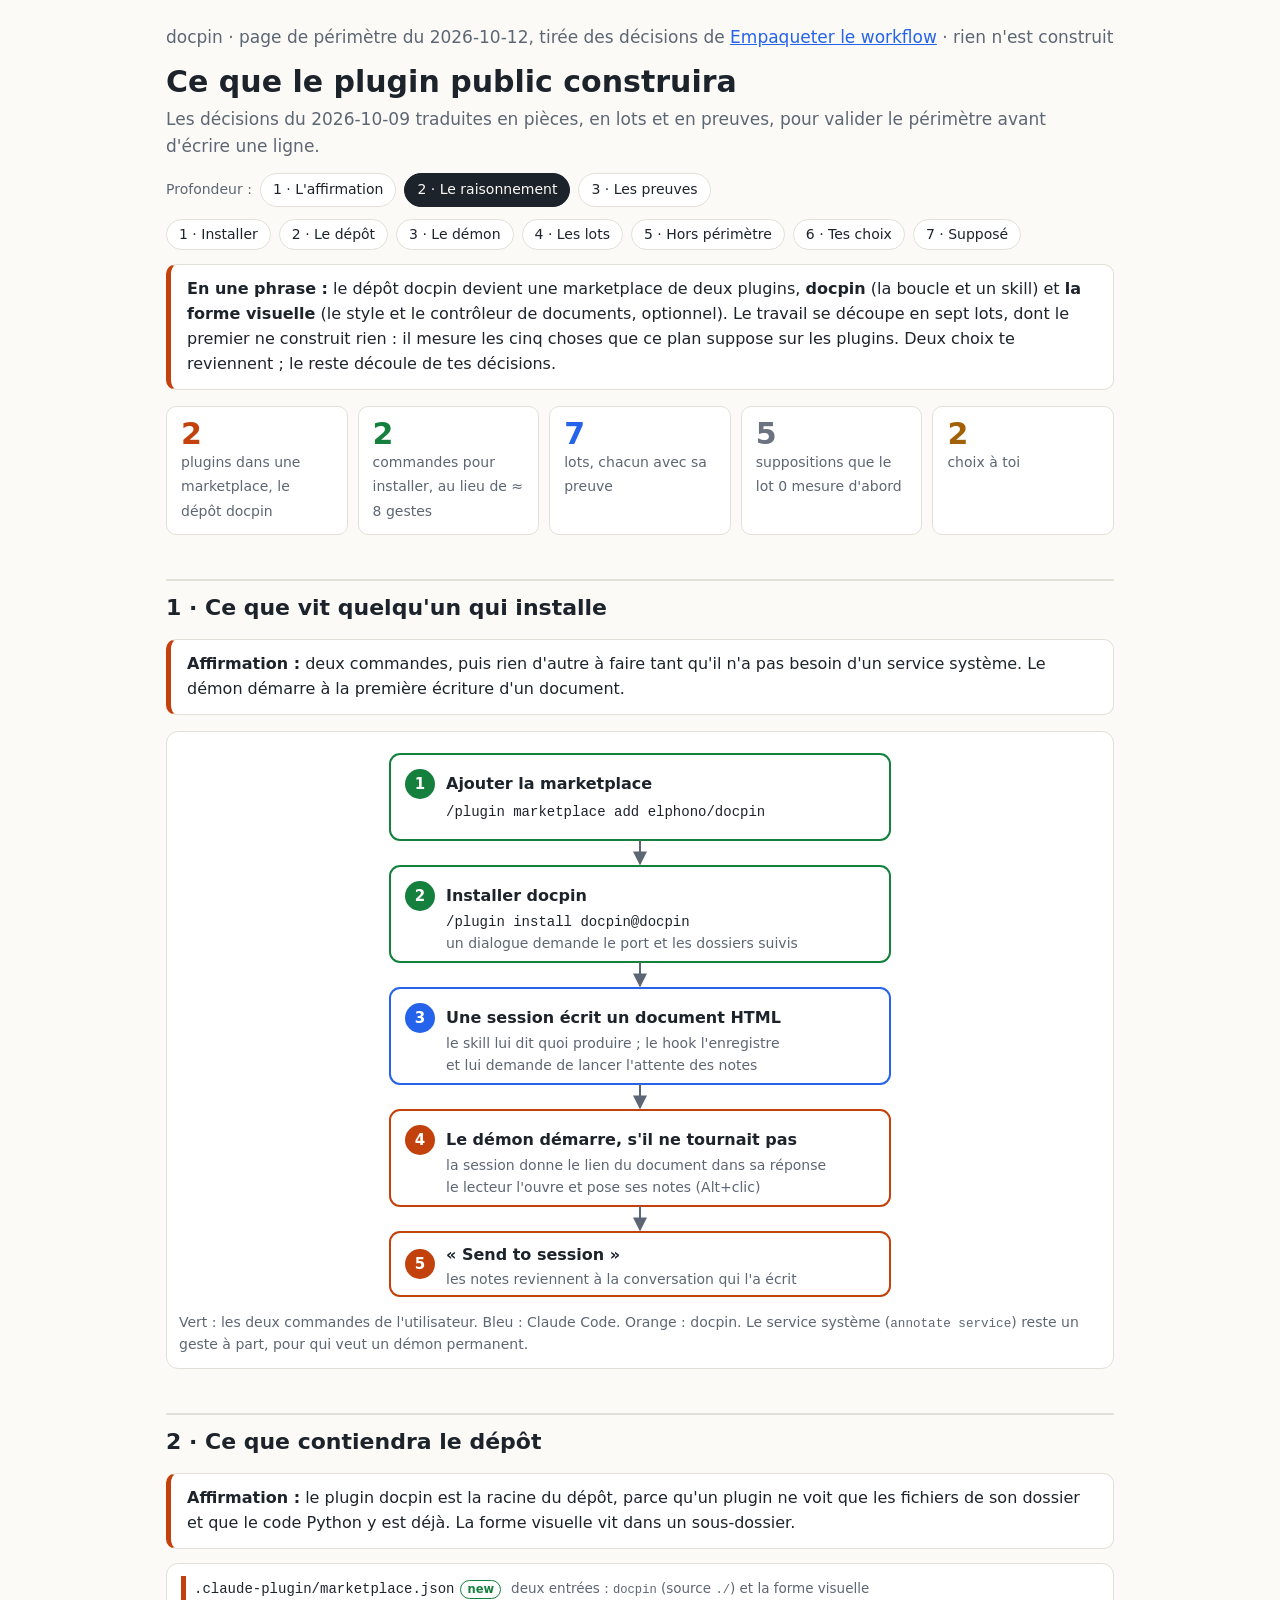
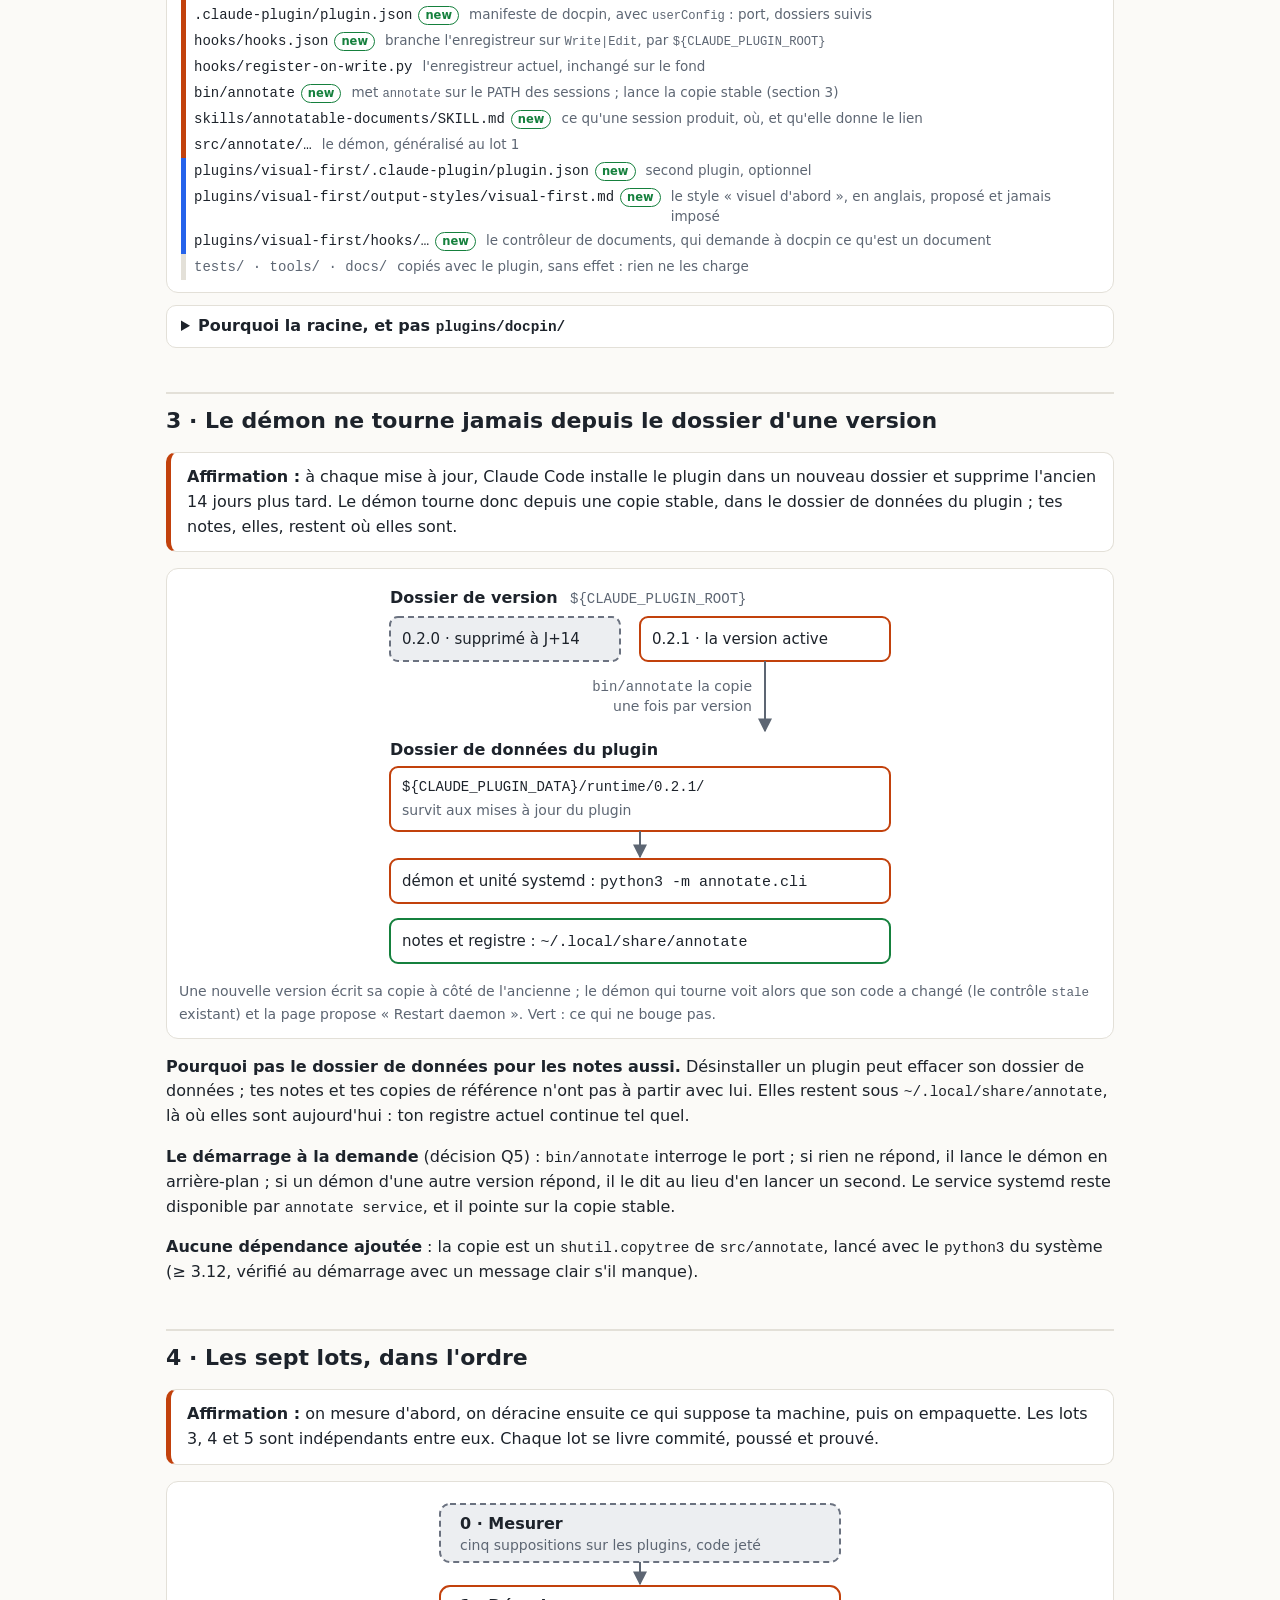
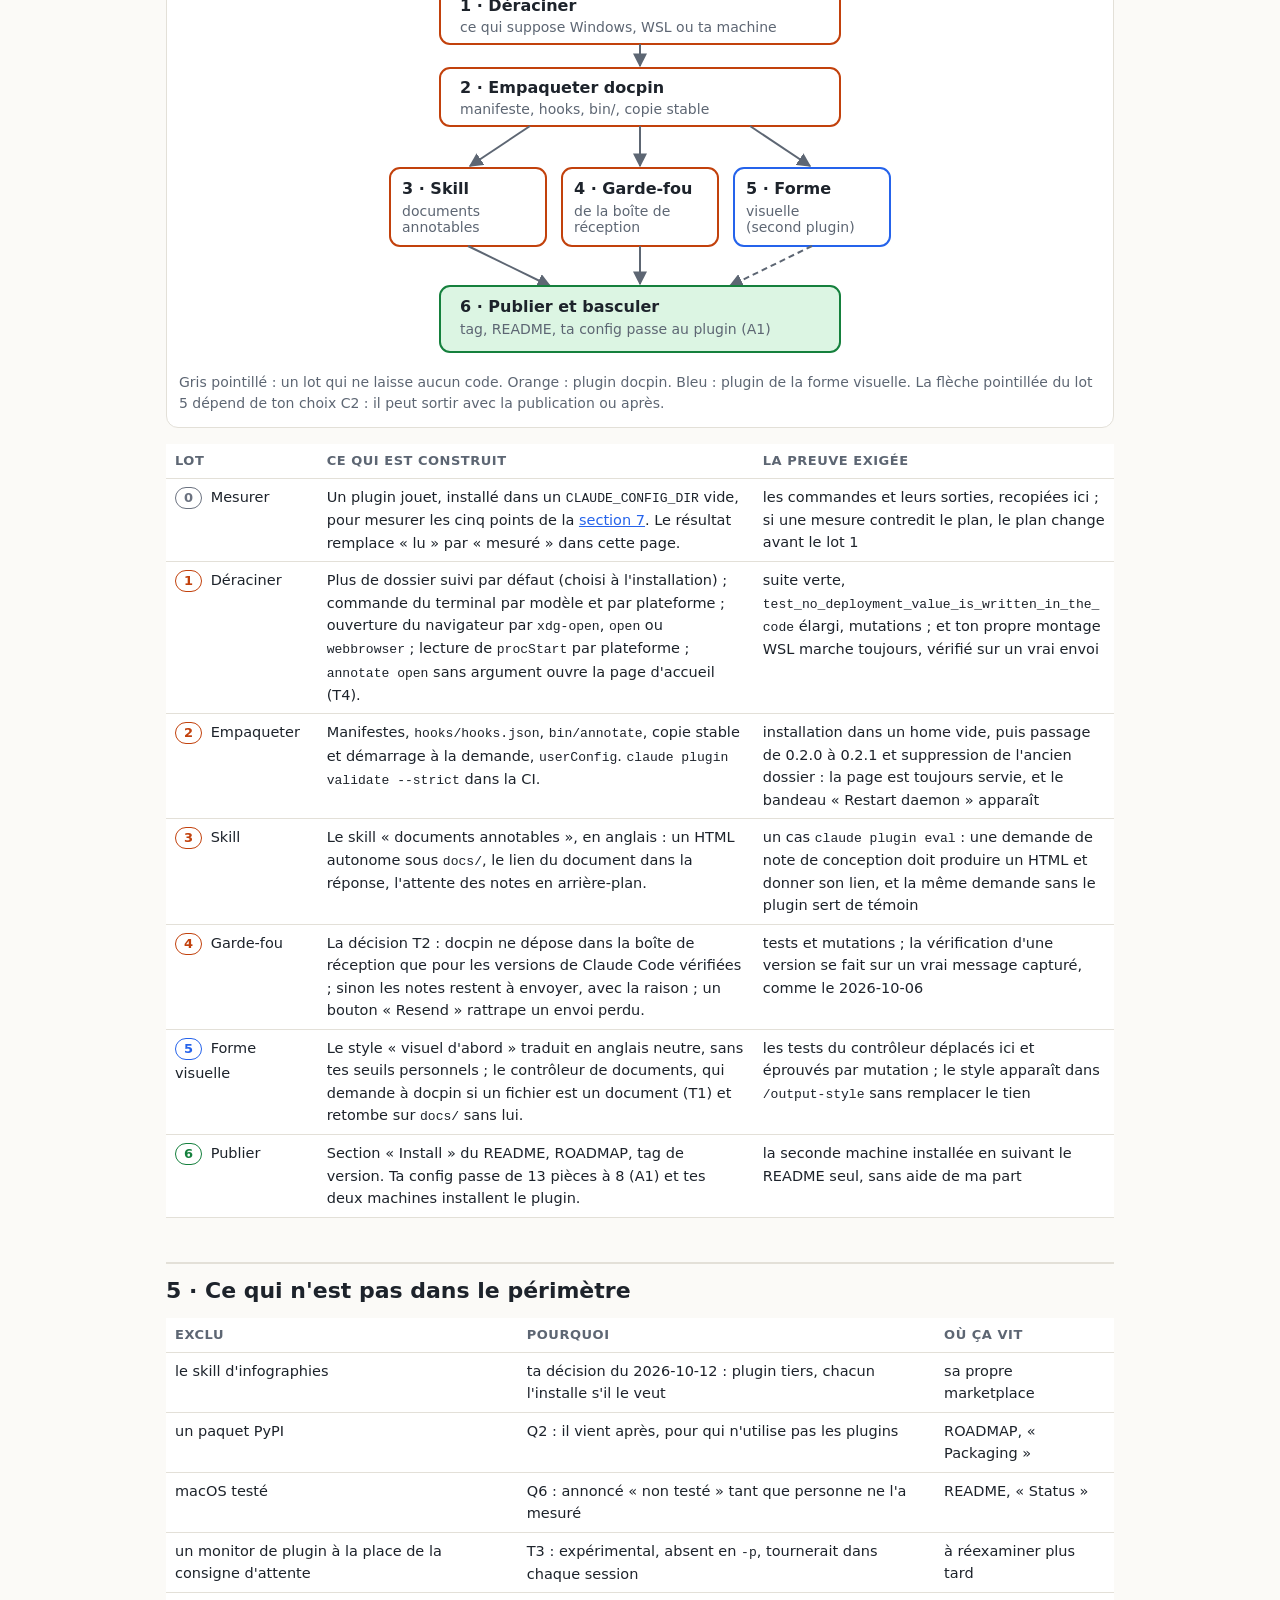
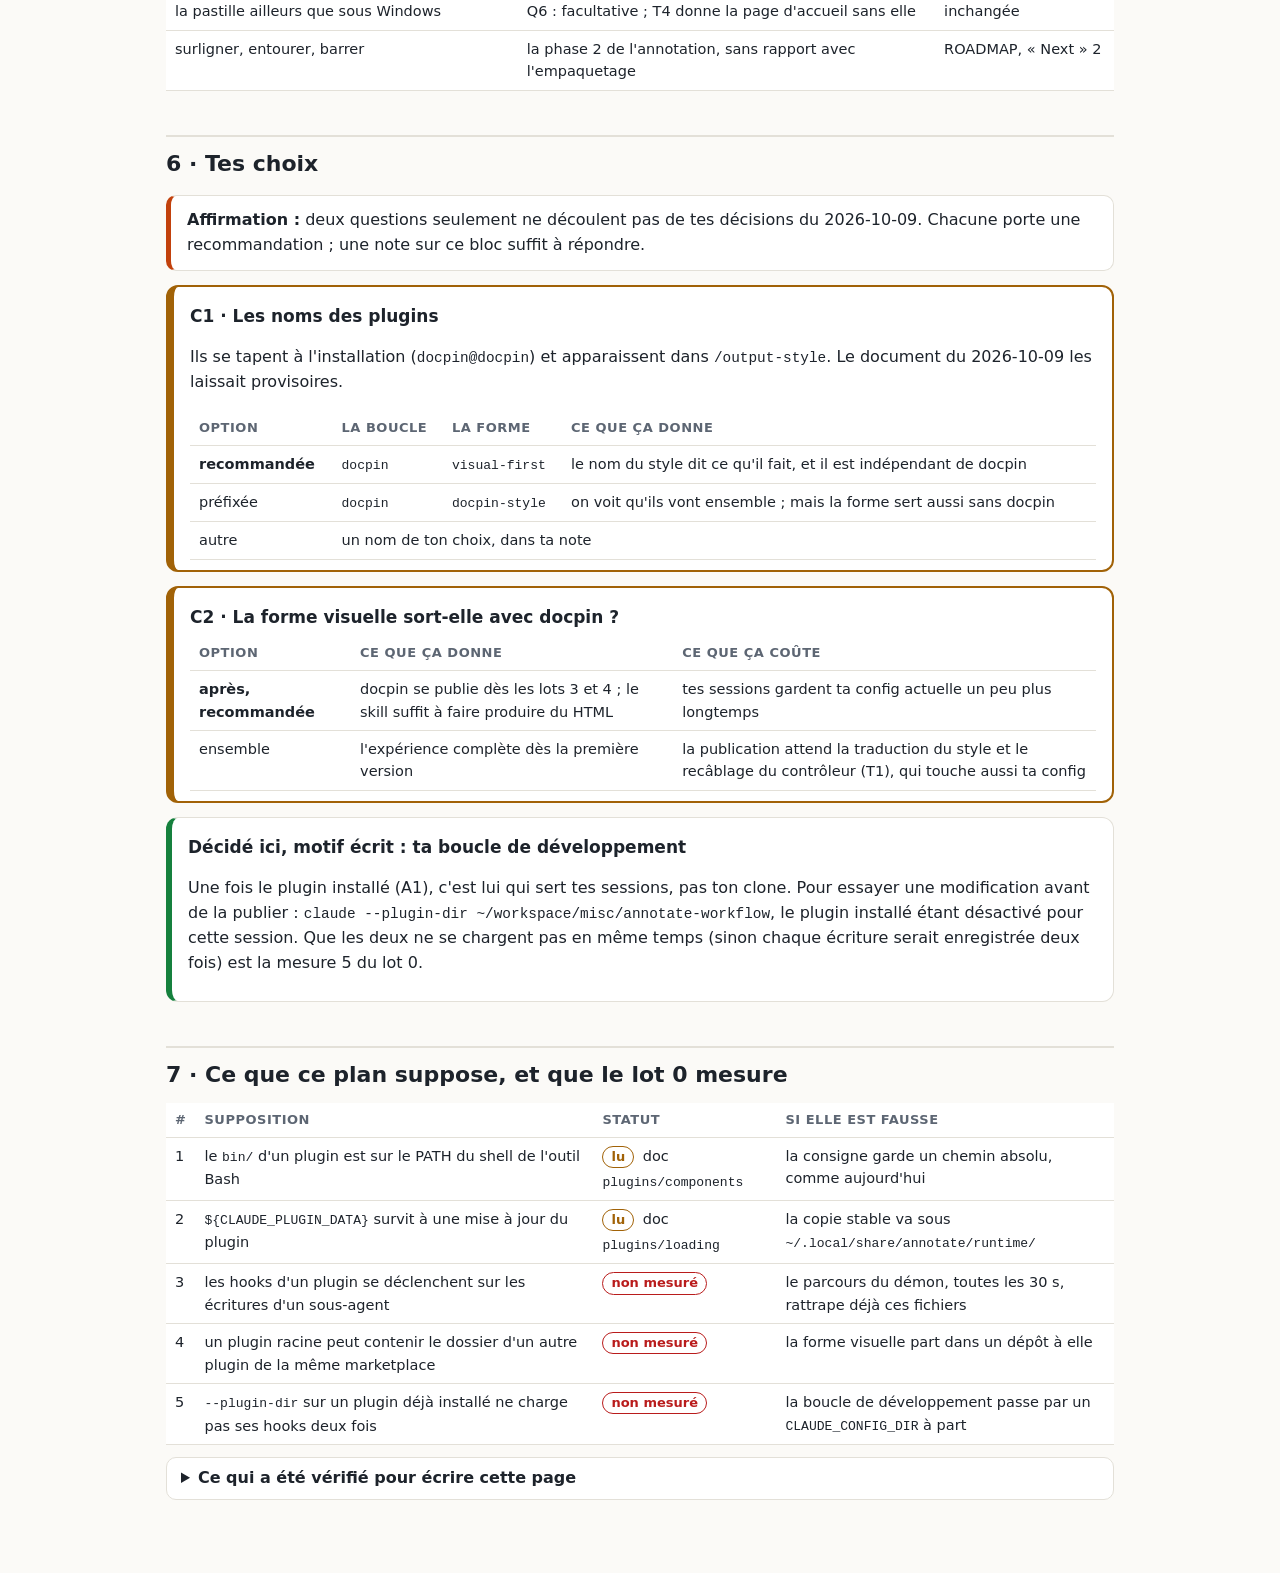
==== docs/2026-10-12-perimetre-du-plugin.html @ 49ead1e3 "docs: périmètre du plugin public, en lots et en preuves, avant toute construction" ====
<!doctype html>
<html lang="fr">
<head>
<meta charset="utf-8">
<meta name="viewport" content="width=device-width, initial-scale=1">
<meta name="color-scheme" content="light dark">
<title>Périmètre du plugin</title>
<style>
:root {
  --bg: #fbfaf7; --paper: #ffffff; --ink: #1d232b; --muted: #5d6673; --line: #e3e0d8;
  --claude: #2563eb; --claude-soft: #dbe7ff;
  --docpin: #c2410c; --docpin-soft: #ffe6d5;
  --plat: #7c3aed; --plat-soft: #ece3ff;
  --gen: #15803d; --gen-soft: #dcf5e3; --adapt: #a16207; --own: #b91c1c; --unk: #6b7280; --unk-soft: #eceef1;
}
@media (prefers-color-scheme: dark) {
  :root:not([data-theme="light"]) {
    --bg: #15181d; --paper: #1d2128; --ink: #e6e8eb; --muted: #9aa3ae; --line: #313844;
    --claude: #7aa7ff; --claude-soft: #1f2e4d; --docpin: #fb923c; --docpin-soft: #4a2a15;
    --plat: #b79bff; --plat-soft: #2d2350; --gen: #4ade80; --gen-soft: #173a24; --adapt: #fbbf24;
    --own: #f87171; --unk: #9ca3af; --unk-soft: #2a2f37;
  }
}
:root[data-theme="dark"] {
  --bg: #15181d; --paper: #1d2128; --ink: #e6e8eb; --muted: #9aa3ae; --line: #313844;
  --claude: #7aa7ff; --claude-soft: #1f2e4d; --docpin: #fb923c; --docpin-soft: #4a2a15;
  --plat: #b79bff; --plat-soft: #2d2350; --gen: #4ade80; --gen-soft: #173a24; --adapt: #fbbf24;
  --own: #f87171; --unk: #9ca3af; --unk-soft: #2a2f37;
}
* { box-sizing: border-box; }
body { margin: 0; background: var(--bg); color: var(--ink);
  font: 16px/1.55 system-ui, -apple-system, "Segoe UI", sans-serif; }
main { max-width: 980px; margin: 0 auto; padding: 24px 16px 80px; }
h1 { font-size: 30px; line-height: 1.2; margin: 8px 0 6px; }
h2 { font-size: 22px; margin: 44px 0 10px; padding-top: 10px; border-top: 2px solid var(--line); }
h3 { font-size: 17px; margin: 24px 0 8px; }
a { color: var(--claude); }
.lede { color: var(--muted); font-size: 17px; margin: 0 0 14px; }
.levels { display: flex; flex-wrap: wrap; align-items: center; gap: 8px; margin: 14px 0 6px; }
.levels span { color: var(--muted); font-size: 14px; }
.levels button { font: inherit; font-size: 14px; color: var(--ink); background: var(--paper);
  border: 1px solid var(--line); border-radius: 999px; padding: 5px 12px; cursor: pointer; }
.levels button[aria-pressed="true"] { background: var(--ink); color: var(--bg); border-color: var(--ink); }
nav.toc { display: flex; flex-wrap: wrap; gap: 8px; margin: 12px 0 6px; }
nav.toc a { text-decoration: none; color: var(--ink); background: var(--paper); border: 1px solid var(--line);
  border-radius: 999px; padding: 4px 12px; font-size: 14px; }
.verdict { background: var(--paper); border: 1px solid var(--line); border-left: 5px solid var(--docpin);
  border-radius: 10px; padding: 12px 16px; margin: 14px 0; }
.warn { background: var(--paper); border: 1px solid var(--line); border-left: 5px solid var(--own);
  border-radius: 10px; padding: 10px 16px; margin: 14px 0; }
.tiles { display: grid; grid-template-columns: repeat(auto-fit, minmax(150px, 1fr)); gap: 10px; margin: 16px 0; }
.tile { background: var(--paper); border: 1px solid var(--line); border-radius: 10px; padding: 10px 14px; }
.tile b { display: block; font-size: 30px; line-height: 1.1; }
.tile span { color: var(--muted); font-size: 14px; }
.tile.dp b { color: var(--docpin); } .tile.cl b { color: var(--claude); } .tile.ad b { color: var(--adapt); }
.tile.un b { color: var(--unk); } .tile.gn b { color: var(--gen); }
figure { margin: 16px 0; background: var(--paper); border: 1px solid var(--line); border-radius: 12px; padding: 12px; }
figure svg { width: 100%; height: auto; display: block; }
figcaption { color: var(--muted); font-size: 14px; margin-top: 8px; }
.narrowfig svg { max-width: 520px; margin: 0 auto; }
.split { display: grid; gap: 4px 22px; align-items: start; }
@media (min-width: 900px) { .split { grid-template-columns: minmax(0, 1fr) 470px; } }
table { border-collapse: collapse; width: 100%; background: var(--paper); font-size: 14.5px; }
th, td { text-align: left; vertical-align: top; padding: 7px 9px; border-bottom: 1px solid var(--line);
  overflow-wrap: break-word; }
th { font-size: 13px; text-transform: uppercase; letter-spacing: .04em; color: var(--muted); }
table.lots th:nth-child(1) { width: 16%; } table.lots th:nth-child(2) { width: 46%; }
code { font-family: ui-monospace, "Cascadia Code", Menlo, monospace; font-size: .9em; overflow-wrap: anywhere; }
.tag { display: inline-block; font-size: 13px; font-weight: 700; padding: 0 8px; border-radius: 999px;
  border: 1.5px solid currentColor; white-space: nowrap; margin: 0 4px 2px 0; }
.tag.dp { color: var(--docpin); } .tag.cl { color: var(--claude); } .tag.un { color: var(--unk); }
.tag.gn { color: var(--gen); } .tag.ad { color: var(--adapt); } .tag.ow { color: var(--own); }
details { background: var(--paper); border: 1px solid var(--line); border-radius: 10px; padding: 8px 14px; margin: 12px 0; }
summary { cursor: pointer; font-weight: 600; }
pre { white-space: pre-wrap; overflow-wrap: anywhere; background: var(--bg); border: 1px solid var(--line);
  border-radius: 8px; padding: 10px 12px; font-size: 13.5px; line-height: 1.45; }
ul.tight { margin: 6px 0; padding-left: 20px; } ul.tight li { margin: 3px 0; }
/* repository tree */
.tree { background: var(--paper); border: 1px solid var(--line); border-radius: 12px; padding: 12px 14px;
  font-family: ui-monospace, "Cascadia Code", Menlo, monospace; font-size: 14px; line-height: 1.5; }
.tree .row { display: flex; gap: 10px; align-items: baseline; padding: 2px 8px; border-left: 5px solid transparent; }
.tree .row.dp { border-left-color: var(--docpin); } .tree .row.cl { border-left-color: var(--claude); }
.tree .row.ex { border-left-color: var(--line); color: var(--muted); }
.tree .row.new .p::after { content: " new"; font-family: system-ui, sans-serif; font-size: 11.5px; font-weight: 700;
  color: var(--gen); border: 1.5px solid currentColor; border-radius: 999px; padding: 0 6px; margin-left: 6px;
  display: inline-block; white-space: nowrap; }
.tree .p { white-space: pre; flex: 0 0 auto; }
.tree .d { font-family: system-ui, sans-serif; font-size: 13.5px; color: var(--muted); }
@media (max-width: 640px) { .tree .row { flex-direction: column; gap: 0; } .tree .d { padding-left: 2ch; }
  .tree .p { white-space: normal; overflow-wrap: anywhere; }
  /* figures keep a readable body on a phone: they scroll sideways inside their frame */
  figure.narrowfig { overflow-x: auto; } .narrowfig svg { min-width: 500px; } }
.dec { border: 2px solid var(--adapt); border-left-width: 8px; border-radius: 12px;
  padding: 4px 16px 10px; margin: 14px 0; background: var(--paper); }
.dec h3 { margin: 12px 0 6px; }
.dec.done { border: 1px solid var(--line); border-left: 6px solid var(--gen); }
/* svg text: narrow figures are capped at 520 px, drawn at about 1 unit per pixel */
.s14 { font-size: 14px; fill: var(--ink); } .s15 { font-size: 15px; fill: var(--ink); }
.s16b { font-size: 16px; font-weight: 700; fill: var(--ink); }
.mono { font-family: ui-monospace, "Cascadia Code", Menlo, monospace; }
.mut { fill: var(--muted); }
.bn { font-size: 15px; font-weight: 700; fill: var(--paper); }
.box { fill: var(--paper); stroke-width: 2; }
.arr { fill: none; stroke-width: 2; }
.dash { stroke-dasharray: 6 4; }
body[data-level="1"] .l2 { display: none !important; }
@media (max-width: 640px) {
  h1 { font-size: 25px; } body { font-size: 15px; }
  table, thead, tbody, tr, th, td { display: block; }
  thead { display: none; }
  tr { border-bottom: 1px solid var(--line); padding: 8px 0; }
  td { border: none; padding: 2px 10px; }
  td[data-label]::before { content: attr(data-label); display: block; font-size: 12.5px;
    text-transform: uppercase; letter-spacing: .04em; color: var(--muted); }
}
</style>
</head>
<body data-level="2">
<main>
<p class="lede">docpin · page de périmètre du 2026-10-12, tirée des décisions de <a href="empaqueter-le-workflow.html">Empaqueter le workflow</a> · rien n'est construit</p>
<h1>Ce que le plugin public construira</h1>
<p class="lede">Les décisions du 2026-10-09 traduites en pièces, en lots et en preuves, pour valider le périmètre
avant d'écrire une ligne.</p>

<div class="levels" role="group" aria-label="Profondeur de lecture">
  <span>Profondeur :</span>
  <button type="button" data-level="1" aria-pressed="false">1 · L'affirmation</button>
  <button type="button" data-level="2" aria-pressed="true">2 · Le raisonnement</button>
  <button type="button" data-level="3" aria-pressed="false">3 · Les preuves</button>
</div>

<nav class="toc">
  <a href="#installer">1 · Installer</a>
  <a href="#depot">2 · Le dépôt</a>
  <a href="#demon">3 · Le démon</a>
  <a href="#lots">4 · Les lots</a>
  <a href="#hors">5 · Hors périmètre</a>
  <a href="#choix">6 · Tes choix</a>
  <a href="#suppose">7 · Supposé</a>
</nav>

<div class="verdict"><strong>En une phrase :</strong> le dépôt docpin devient une marketplace de deux plugins,
<strong>docpin</strong> (la boucle et un skill) et <strong>la forme visuelle</strong> (le style et le contrôleur de
documents, optionnel). Le travail se découpe en sept lots, dont le premier ne construit rien : il mesure les cinq
choses que ce plan suppose sur les plugins. Deux choix te reviennent ; le reste découle de tes décisions.</div>

<div class="tiles">
  <div class="tile dp"><b>2</b><span>plugins dans une marketplace, le dépôt docpin</span></div>
  <div class="tile gn"><b>2</b><span>commandes pour installer, au lieu de ≈ 8 gestes</span></div>
  <div class="tile cl"><b>7</b><span>lots, chacun avec sa preuve</span></div>
  <div class="tile un"><b>5</b><span>suppositions que le lot 0 mesure d'abord</span></div>
  <div class="tile ad"><b>2</b><span>choix à toi</span></div>
</div>

<!-- ============================================================ 1 -->
<h2 id="installer">1 · Ce que vit quelqu'un qui installe</h2>
<div class="verdict"><strong>Affirmation :</strong> deux commandes, puis rien d'autre à faire tant qu'il
n'a pas besoin d'un service système. Le démon démarre à la première écriture d'un document.</div>

<figure class="narrowfig">
<svg viewBox="0 0 520 560" role="img" aria-label="Cinq étapes, de l'installation au retour des notes">
  <defs>
    <marker id="ah" viewBox="0 0 10 10" refX="9" refY="5" markerWidth="7" markerHeight="7" orient="auto-start-reverse">
      <path d="M0,0 L10,5 L0,10 z" fill="var(--muted)"/></marker>
  </defs>
  <!-- step 1 -->
  <rect class="box" x="10" y="10" width="500" height="86" rx="10" stroke="var(--gen)"/>
  <circle cx="40" cy="40" r="15" fill="var(--gen)"/><text class="bn" x="40" y="45" text-anchor="middle">1</text>
  <text class="s16b" x="66" y="45">Ajouter la marketplace</text>
  <text class="s14 mono" x="66" y="72">/plugin marketplace add elphono/docpin</text>
  <line class="arr" x1="260" y1="96" x2="260" y2="120" stroke="var(--muted)" marker-end="url(#ah)"/>
  <!-- step 2 -->
  <rect class="box" x="10" y="122" width="500" height="96" rx="10" stroke="var(--gen)"/>
  <circle cx="40" cy="152" r="15" fill="var(--gen)"/><text class="bn" x="40" y="157" text-anchor="middle">2</text>
  <text class="s16b" x="66" y="157">Installer docpin</text>
  <text class="s14 mono" x="66" y="182">/plugin install docpin@docpin</text>
  <text class="s14 mut" x="66" y="204">un dialogue demande le port et les dossiers suivis</text>
  <line class="arr" x1="260" y1="218" x2="260" y2="242" stroke="var(--muted)" marker-end="url(#ah)"/>
  <!-- step 3 -->
  <rect class="box" x="10" y="244" width="500" height="96" rx="10" stroke="var(--claude)"/>
  <circle cx="40" cy="274" r="15" fill="var(--claude)"/><text class="bn" x="40" y="279" text-anchor="middle">3</text>
  <text class="s16b" x="66" y="279">Une session écrit un document HTML</text>
  <text class="s14 mut" x="66" y="304">le skill lui dit quoi produire ; le hook l'enregistre</text>
  <text class="s14 mut" x="66" y="326">et lui demande de lancer l'attente des notes</text>
  <line class="arr" x1="260" y1="340" x2="260" y2="364" stroke="var(--muted)" marker-end="url(#ah)"/>
  <!-- step 4 -->
  <rect class="box" x="10" y="366" width="500" height="96" rx="10" stroke="var(--docpin)"/>
  <circle cx="40" cy="396" r="15" fill="var(--docpin)"/><text class="bn" x="40" y="401" text-anchor="middle">4</text>
  <text class="s16b" x="66" y="401">Le démon démarre, s'il ne tournait pas</text>
  <text class="s14 mut" x="66" y="426">la session donne le lien du document dans sa réponse</text>
  <text class="s14 mut" x="66" y="448">le lecteur l'ouvre et pose ses notes (Alt+clic)</text>
  <line class="arr" x1="260" y1="462" x2="260" y2="486" stroke="var(--muted)" marker-end="url(#ah)"/>
  <!-- step 5 -->
  <rect class="box" x="10" y="488" width="500" height="64" rx="10" stroke="var(--docpin)"/>
  <circle cx="40" cy="520" r="15" fill="var(--docpin)"/><text class="bn" x="40" y="525" text-anchor="middle">5</text>
  <text class="s16b" x="66" y="516">« Send to session »</text>
  <text class="s14 mut" x="66" y="540">les notes reviennent à la conversation qui l'a écrit</text>
</svg>
<figcaption>Vert : les deux commandes de l'utilisateur. Bleu : Claude Code. Orange : docpin. Le service
système (<code>annotate service</code>) reste un geste à part, pour qui veut un démon permanent.</figcaption>
</figure>

<!-- ============================================================ 2 -->
<h2 id="depot">2 · Ce que contiendra le dépôt</h2>
<div class="verdict"><strong>Affirmation :</strong> le plugin docpin est la racine du dépôt, parce qu'un plugin
ne voit que les fichiers de son dossier et que le code Python y est déjà. La forme visuelle vit dans un
sous-dossier.</div>

<div class="tree" role="img" aria-label="Arborescence du dépôt après le travail">
  <div class="row dp new"><span class="p">.claude-plugin/marketplace.json</span><span class="d">deux entrées : <code>docpin</code> (source <code>./</code>) et la forme visuelle</span></div>
  <div class="row dp new"><span class="p">.claude-plugin/plugin.json</span><span class="d">manifeste de docpin, avec <code>userConfig</code> : port, dossiers suivis</span></div>
  <div class="row dp new"><span class="p">hooks/hooks.json</span><span class="d">branche l'enregistreur sur <code>Write|Edit</code>, par <code>${CLAUDE_PLUGIN_ROOT}</code></span></div>
  <div class="row dp"><span class="p">hooks/register-on-write.py</span><span class="d">l'enregistreur actuel, inchangé sur le fond</span></div>
  <div class="row dp new"><span class="p">bin/annotate</span><span class="d">met <code>annotate</code> sur le PATH des sessions ; lance la copie stable (section 3)</span></div>
  <div class="row dp new"><span class="p">skills/annotatable-documents/SKILL.md</span><span class="d">ce qu'une session produit, où, et qu'elle donne le lien</span></div>
  <div class="row dp"><span class="p">src/annotate/…</span><span class="d">le démon, généralisé au lot 1</span></div>
  <div class="row cl new"><span class="p">plugins/visual-first/.claude-plugin/plugin.json</span><span class="d">second plugin, optionnel</span></div>
  <div class="row cl new"><span class="p">plugins/visual-first/output-styles/visual-first.md</span><span class="d">le style « visuel d'abord », en anglais, proposé et jamais imposé</span></div>
  <div class="row cl new"><span class="p">plugins/visual-first/hooks/…</span><span class="d">le contrôleur de documents, qui demande à docpin ce qu'est un document</span></div>
  <div class="row ex"><span class="p">tests/ · tools/ · docs/</span><span class="d">copiés avec le plugin, sans effet : rien ne les charge</span></div>
</div>

<details class="l2"><summary>Pourquoi la racine, et pas <code>plugins/docpin/</code></summary>
<p>Claude Code copie le dossier d'un plugin dans son cache ; un fichier hors de ce dossier n'existe pas pour
lui. Mettre docpin dans <code>plugins/docpin/</code> obligerait à y déplacer <code>src/</code>, donc à changer le
<code>pyproject.toml</code>, la CI et tous les chemins du <code>CLAUDE.md</code>. La racine coûte seulement de
copier <code>tests/</code> et <code>docs/</code> en plus, quelques centaines de Ko.</p>
<p>La documentation officielle (page <code>plugins/publish</code>) décrit justement une entrée dont la source est
<code>"./"</code>. Qu'un plugin racine puisse contenir le dossier d'un autre plugin de la même marketplace est
<strong>lu, pas essayé</strong> : c'est la mesure 4 du lot 0.</p>
</details>

<!-- ============================================================ 3 -->
<h2 id="demon">3 · Le démon ne tourne jamais depuis le dossier d'une version</h2>
<div class="verdict"><strong>Affirmation :</strong> à chaque mise à jour, Claude Code installe le plugin dans un
nouveau dossier et supprime l'ancien 14 jours plus tard. Le démon tourne donc depuis une copie stable, dans le
dossier de données du plugin ; tes notes, elles, restent où elles sont.</div>

<figure class="narrowfig">
<svg viewBox="0 0 520 392" role="img" aria-label="Le dossier de version change, la copie stable non">
  <defs>
    <marker id="ah2" viewBox="0 0 10 10" refX="9" refY="5" markerWidth="7" markerHeight="7" orient="auto-start-reverse">
      <path d="M0,0 L10,5 L0,10 z" fill="var(--muted)"/></marker>
  </defs>
  <text class="s16b" x="10" y="22">Dossier de version</text>
  <text class="s14 mono mut" x="190" y="22">${CLAUDE_PLUGIN_ROOT}</text>
  <rect x="10" y="36" width="230" height="44" rx="8" fill="var(--unk-soft)" stroke="var(--unk)" stroke-width="2" class="dash"/>
  <text class="s15" x="22" y="63">0.2.0 · supprimé à J+14</text>
  <rect class="box" x="260" y="36" width="250" height="44" rx="8" stroke="var(--docpin)"/>
  <text class="s15" x="272" y="63">0.2.1 · la version active</text>
  <line class="arr" x1="385" y1="80" x2="385" y2="150" stroke="var(--muted)" marker-end="url(#ah2)"/>
  <text class="s14 mut" x="372" y="110" text-anchor="end"><tspan class="mono">bin/annotate</tspan> la copie</text>
  <text class="s14 mut" x="372" y="130" text-anchor="end">une fois par version</text>
  <text class="s16b" x="10" y="174">Dossier de données du plugin</text>
  <rect class="box" x="10" y="186" width="500" height="64" rx="8" stroke="var(--docpin)"/>
  <text class="s14 mono" x="22" y="210">${CLAUDE_PLUGIN_DATA}/runtime/0.2.1/</text>
  <text class="s14 mut" x="22" y="234">survit aux mises à jour du plugin</text>
  <line class="arr" x1="260" y1="250" x2="260" y2="276" stroke="var(--muted)" marker-end="url(#ah2)"/>
  <rect class="box" x="10" y="278" width="500" height="44" rx="8" stroke="var(--docpin)"/>
  <text class="s15" x="22" y="305">démon et unité systemd : <tspan class="mono">python3 -m annotate.cli</tspan></text>
  <rect class="box" x="10" y="338" width="500" height="44" rx="8" stroke="var(--gen)"/>
  <text class="s15" x="22" y="365">notes et registre : <tspan class="mono">~/.local/share/annotate</tspan></text>
</svg>
<figcaption>Une nouvelle version écrit sa copie à côté de l'ancienne ; le démon qui tourne voit alors que son
code a changé (le contrôle <code>stale</code> existant) et la page propose « Restart daemon ». Vert : ce qui ne
bouge pas.</figcaption>
</figure>
<div>
<p><strong>Pourquoi pas le dossier de données pour les notes aussi.</strong> Désinstaller un plugin peut effacer
son dossier de données ; tes notes et tes copies de référence n'ont pas à partir avec lui. Elles restent sous
<code>~/.local/share/annotate</code>, là où elles sont aujourd'hui : ton registre actuel continue tel quel.</p>
<p><strong>Le démarrage à la demande</strong> (décision Q5) : <code>bin/annotate</code> interroge le port ; si rien
ne répond, il lance le démon en arrière-plan ; si un démon d'une autre version répond, il le dit au lieu d'en lancer
un second. Le service systemd reste disponible par <code>annotate service</code>, et il pointe sur la copie stable.</p>
<p class="l2"><strong>Aucune dépendance ajoutée</strong> : la copie est un <code>shutil.copytree</code> de
<code>src/annotate</code>, lancé avec le <code>python3</code> du système (≥ 3.12, vérifié au démarrage avec un message
clair s'il manque).</p>
</div>

<!-- ============================================================ 4 -->
<h2 id="lots">4 · Les sept lots, dans l'ordre</h2>
<div class="verdict"><strong>Affirmation :</strong> on mesure d'abord, on déracine ensuite ce qui suppose ta
machine, puis on empaquette. Les lots 3, 4 et 5 sont indépendants entre eux. Chaque lot se livre commité,
poussé et prouvé.</div>

<figure class="narrowfig">
<svg viewBox="0 0 520 470" role="img" aria-label="Ordre des lots et leurs dépendances">
  <defs>
    <marker id="ah3" viewBox="0 0 10 10" refX="9" refY="5" markerWidth="7" markerHeight="7" orient="auto-start-reverse">
      <path d="M0,0 L10,5 L0,10 z" fill="var(--muted)"/></marker>
  </defs>
  <rect x="60" y="10" width="400" height="58" rx="10" fill="var(--unk-soft)" stroke="var(--unk)" stroke-width="2" class="dash"/>
  <text class="s16b" x="80" y="35">0 · Mesurer</text>
  <text class="s14 mut" x="80" y="56">cinq suppositions sur les plugins, code jeté</text>
  <line class="arr" x1="260" y1="68" x2="260" y2="90" stroke="var(--muted)" marker-end="url(#ah3)"/>
  <rect class="box" x="60" y="92" width="400" height="58" rx="10" stroke="var(--docpin)"/>
  <text class="s16b" x="80" y="117">1 · Déraciner</text>
  <text class="s14 mut" x="80" y="138">ce qui suppose Windows, WSL ou ta machine</text>
  <line class="arr" x1="260" y1="150" x2="260" y2="172" stroke="var(--muted)" marker-end="url(#ah3)"/>
  <rect class="box" x="60" y="174" width="400" height="58" rx="10" stroke="var(--docpin)"/>
  <text class="s16b" x="80" y="199">2 · Empaqueter docpin</text>
  <text class="s14 mut" x="80" y="220">manifeste, hooks, bin/, copie stable</text>
  <path class="arr" d="M150,232 L 90,272" stroke="var(--muted)" marker-end="url(#ah3)"/>
  <line class="arr" x1="260" y1="232" x2="260" y2="272" stroke="var(--muted)" marker-end="url(#ah3)"/>
  <path class="arr" d="M370,232 L 430,272" stroke="var(--muted)" marker-end="url(#ah3)"/>
  <rect class="box" x="10" y="274" width="156" height="78" rx="10" stroke="var(--docpin)"/>
  <text class="s16b" x="22" y="300">3 · Skill</text>
  <text class="s14 mut" x="22" y="322">documents</text>
  <text class="s14 mut" x="22" y="338">annotables</text>
  <rect class="box" x="182" y="274" width="156" height="78" rx="10" stroke="var(--docpin)"/>
  <text class="s16b" x="194" y="300">4 · Garde-fou</text>
  <text class="s14 mut" x="194" y="322">de la boîte de</text>
  <text class="s14 mut" x="194" y="338">réception</text>
  <rect class="box" x="354" y="274" width="156" height="78" rx="10" stroke="var(--claude)"/>
  <text class="s16b" x="366" y="300">5 · Forme</text>
  <text class="s14 mut" x="366" y="322">visuelle</text>
  <text class="s14 mut" x="366" y="338">(second plugin)</text>
  <path class="arr" d="M88,352 L 170,392" stroke="var(--muted)" marker-end="url(#ah3)"/>
  <line class="arr" x1="260" y1="352" x2="260" y2="390" stroke="var(--muted)" marker-end="url(#ah3)"/>
  <path class="arr" d="M432,352 L 350,392" stroke="var(--muted)" marker-end="url(#ah3)" stroke-dasharray="6 4"/>
  <rect x="60" y="392" width="400" height="66" rx="10" fill="var(--gen-soft)" stroke="var(--gen)" stroke-width="2"/>
  <text class="s16b" x="80" y="418">6 · Publier et basculer</text>
  <text class="s14 mut" x="80" y="440">tag, README, ta config passe au plugin (A1)</text>
</svg>
<figcaption>Gris pointillé : un lot qui ne laisse aucun code. Orange : plugin docpin. Bleu : plugin de la forme
visuelle. La flèche pointillée du lot 5 dépend de ton choix C2 : il peut sortir avec la publication ou après.</figcaption>
</figure>

<table class="lots">
<thead><tr><th>Lot</th><th>Ce qui est construit</th><th>La preuve exigée</th></tr></thead>
<tbody>
<tr><td><span class="tag un">0</span> Mesurer</td>
<td>Un plugin jouet, installé dans un <code>CLAUDE_CONFIG_DIR</code> vide, pour mesurer les cinq points de la
<a href="#suppose">section 7</a>. Le résultat remplace « lu » par « mesuré » dans cette page.</td>
<td>les commandes et leurs sorties, recopiées ici ; si une mesure contredit le plan, le plan change avant le lot 1</td></tr>
<tr><td><span class="tag dp">1</span> Déraciner</td>
<td>Plus de dossier suivi par défaut (choisi à l'installation) ; commande du terminal par modèle et par plateforme ;
ouverture du navigateur par <code>xdg-open</code>, <code>open</code> ou <code>webbrowser</code> ; lecture de
<code>procStart</code> par plateforme ; <code>annotate open</code> sans argument ouvre la page d'accueil (T4).</td>
<td>suite verte, <code>test_no_deployment_value_is_written_in_the_code</code> élargi, mutations ; et ton propre
montage WSL marche toujours, vérifié sur un vrai envoi</td></tr>
<tr><td><span class="tag dp">2</span> Empaqueter</td>
<td>Manifestes, <code>hooks/hooks.json</code>, <code>bin/annotate</code>, copie stable et démarrage à la demande,
<code>userConfig</code>. <code>claude plugin validate --strict</code> dans la CI.</td>
<td>installation dans un home vide, puis passage de 0.2.0 à 0.2.1 et suppression de l'ancien dossier : la page
est toujours servie, et le bandeau « Restart daemon » apparaît</td></tr>
<tr><td><span class="tag dp">3</span> Skill</td>
<td>Le skill « documents annotables », en anglais : un HTML autonome sous <code>docs/</code>, le lien du document
dans la réponse, l'attente des notes en arrière-plan.</td>
<td>un cas <code>claude plugin eval</code> : une demande de note de conception doit produire un HTML et donner son
lien, et la même demande sans le plugin sert de témoin</td></tr>
<tr><td><span class="tag dp">4</span> Garde-fou</td>
<td>La décision T2 : docpin ne dépose dans la boîte de réception que pour les versions de Claude Code vérifiées ;
sinon les notes restent à envoyer, avec la raison ; un bouton « Resend » rattrape un envoi perdu.</td>
<td>tests et mutations ; la vérification d'une version se fait sur un vrai message capturé, comme le 2026-10-06</td></tr>
<tr><td><span class="tag cl">5</span> Forme visuelle</td>
<td>Le style « visuel d'abord » traduit en anglais neutre, sans tes seuils personnels ; le contrôleur de documents,
qui demande à docpin si un fichier est un document (T1) et retombe sur <code>docs/</code> sans lui.</td>
<td>les tests du contrôleur déplacés ici et éprouvés par mutation ; le style apparaît dans
<code>/output-style</code> sans remplacer le tien</td></tr>
<tr><td><span class="tag gn">6</span> Publier</td>
<td>Section « Install » du README, ROADMAP, tag de version. Ta config passe de 13 pièces à 8 (A1) et tes deux
machines installent le plugin.</td>
<td>la seconde machine installée en suivant le README seul, sans aide de ma part</td></tr>
</tbody>
</table>

<!-- ============================================================ 5 -->
<h2 id="hors">5 · Ce qui n'est pas dans le périmètre</h2>
<table>
<thead><tr><th>Exclu</th><th>Pourquoi</th><th>Où ça vit</th></tr></thead>
<tbody>
<tr><td>le skill d'infographies</td><td>ta décision du 2026-10-12 : plugin tiers, chacun l'installe s'il le veut</td><td>sa propre marketplace</td></tr>
<tr><td>un paquet PyPI</td><td>Q2 : il vient après, pour qui n'utilise pas les plugins</td><td>ROADMAP, « Packaging »</td></tr>
<tr><td>macOS testé</td><td>Q6 : annoncé « non testé » tant que personne ne l'a mesuré</td><td>README, « Status »</td></tr>
<tr><td>un monitor de plugin à la place de la consigne d'attente</td><td>T3 : expérimental, absent en <code>-p</code>, tournerait dans chaque session</td><td>à réexaminer plus tard</td></tr>
<tr><td>la pastille ailleurs que sous Windows</td><td>Q6 : facultative ; T4 donne la page d'accueil sans elle</td><td>inchangée</td></tr>
<tr><td>surligner, entourer, barrer</td><td>la phase 2 de l'annotation, sans rapport avec l'empaquetage</td><td>ROADMAP, « Next » 2</td></tr>
</tbody>
</table>

<!-- ============================================================ 6 -->
<h2 id="choix">6 · Tes choix</h2>
<div class="verdict"><strong>Affirmation :</strong> deux questions seulement ne découlent pas de tes décisions
du 2026-10-09. Chacune porte une recommandation ; une note sur ce bloc suffit à répondre.</div>

<div class="dec">
<h3>C1 · Les noms des plugins</h3>
<p>Ils se tapent à l'installation (<code>docpin@docpin</code>) et apparaissent dans <code>/output-style</code>. Le
document du 2026-10-09 les laissait provisoires.</p>
<table>
<thead><tr><th>Option</th><th>La boucle</th><th>La forme</th><th>Ce que ça donne</th></tr></thead>
<tbody>
<tr><td><strong>recommandée</strong></td><td><code>docpin</code></td><td><code>visual-first</code></td><td>le nom du style dit ce qu'il fait, et il est indépendant de docpin</td></tr>
<tr><td>préfixée</td><td><code>docpin</code></td><td><code>docpin-style</code></td><td>on voit qu'ils vont ensemble ; mais la forme sert aussi sans docpin</td></tr>
<tr><td>autre</td><td colspan="3">un nom de ton choix, dans ta note</td></tr>
</tbody>
</table>
</div>

<div class="dec">
<h3>C2 · La forme visuelle sort-elle avec docpin ?</h3>
<table>
<thead><tr><th>Option</th><th>Ce que ça donne</th><th>Ce que ça coûte</th></tr></thead>
<tbody>
<tr><td><strong>après, recommandée</strong></td><td>docpin se publie dès les lots 3 et 4 ; le skill suffit à faire produire du HTML</td>
<td>tes sessions gardent ta config actuelle un peu plus longtemps</td></tr>
<tr><td>ensemble</td><td>l'expérience complète dès la première version</td>
<td>la publication attend la traduction du style et le recâblage du contrôleur (T1), qui touche aussi ta config</td></tr>
</tbody>
</table>
</div>

<div class="dec done">
<h3>Décidé ici, motif écrit : ta boucle de développement</h3>
<p>Une fois le plugin installé (A1), c'est lui qui sert tes sessions, pas ton clone. Pour essayer une modification
avant de la publier : <code>claude --plugin-dir ~/workspace/misc/annotate-workflow</code>, le plugin installé étant
désactivé pour cette session. Que les deux ne se chargent pas en même temps (sinon chaque écriture serait
enregistrée deux fois) est la mesure 5 du lot 0.</p>
</div>

<!-- ============================================================ 7 -->
<h2 id="suppose">7 · Ce que ce plan suppose, et que le lot 0 mesure</h2>
<table>
<thead><tr><th>#</th><th>Supposition</th><th>Statut</th><th>Si elle est fausse</th></tr></thead>
<tbody>
<tr><td>1</td><td>le <code>bin/</code> d'un plugin est sur le PATH du shell de l'outil Bash</td><td><span class="tag ad">lu</span> doc <code>plugins/components</code></td><td>la consigne garde un chemin absolu, comme aujourd'hui</td></tr>
<tr><td>2</td><td><code>${CLAUDE_PLUGIN_DATA}</code> survit à une mise à jour du plugin</td><td><span class="tag ad">lu</span> doc <code>plugins/loading</code></td><td>la copie stable va sous <code>~/.local/share/annotate/runtime/</code></td></tr>
<tr><td>3</td><td>les hooks d'un plugin se déclenchent sur les écritures d'un sous-agent</td><td><span class="tag ow">non mesuré</span></td><td>le parcours du démon, toutes les 30 s, rattrape déjà ces fichiers</td></tr>
<tr><td>4</td><td>un plugin racine peut contenir le dossier d'un autre plugin de la même marketplace</td><td><span class="tag ow">non mesuré</span></td><td>la forme visuelle part dans un dépôt à elle</td></tr>
<tr><td>5</td><td><code>--plugin-dir</code> sur un plugin déjà installé ne charge pas ses hooks deux fois</td><td><span class="tag ow">non mesuré</span></td><td>la boucle de développement passe par un <code>CLAUDE_CONFIG_DIR</code> à part</td></tr>
</tbody>
</table>
<details class="proof"><summary>Ce qui a été vérifié pour écrire cette page</summary>
<ul class="tight">
<li><code>claude --version</code> → <code>2.1.296</code> ; <code>claude plugin --help</code> liste <code>validate</code>
(avec <code>--strict</code> pour la CI), <code>install</code>, <code>update</code>, <code>eval</code>, <code>tag</code> ;
<code>claude --help</code> liste <code>--plugin-dir</code>.</li>
<li>Les décisions citées (Q1 à Q9, T1 à T4, A1) sont lues dans <code>docs/empaqueter-le-workflow.html</code>,
section 11, telles que commitées.</li>
<li>Rien n'a été installé ni essayé : tout ce qui touche au comportement des plugins reste « lu » ou « non mesuré »
jusqu'au lot 0.</li>
</ul>
</details>
</main>
<script>
(function () {
  var body = document.body;
  var buttons = document.querySelectorAll('.levels button');
  function setLevel(level) {
    body.setAttribute('data-level', level);
    buttons.forEach(function (b) { b.setAttribute('aria-pressed', b.dataset.level === level ? 'true' : 'false'); });
    document.querySelectorAll('details.proof, details.l2').forEach(function (d) { d.open = level === '3'; });
  }
  buttons.forEach(function (b) { b.addEventListener('click', function () { setLevel(b.dataset.level); }); });
  // Stacked tables on narrow screens: each cell carries its column name.
  document.querySelectorAll('table').forEach(function (t) {
    var heads = Array.prototype.map.call(t.querySelectorAll('thead th'), function (h) { return h.textContent.trim(); });
    t.querySelectorAll('tbody tr').forEach(function (r) {
      Array.prototype.forEach.call(r.children, function (c, i) { if (heads[i]) { c.setAttribute('data-label', heads[i]); } });
    });
  });
})();
</script>
</body>
</html>
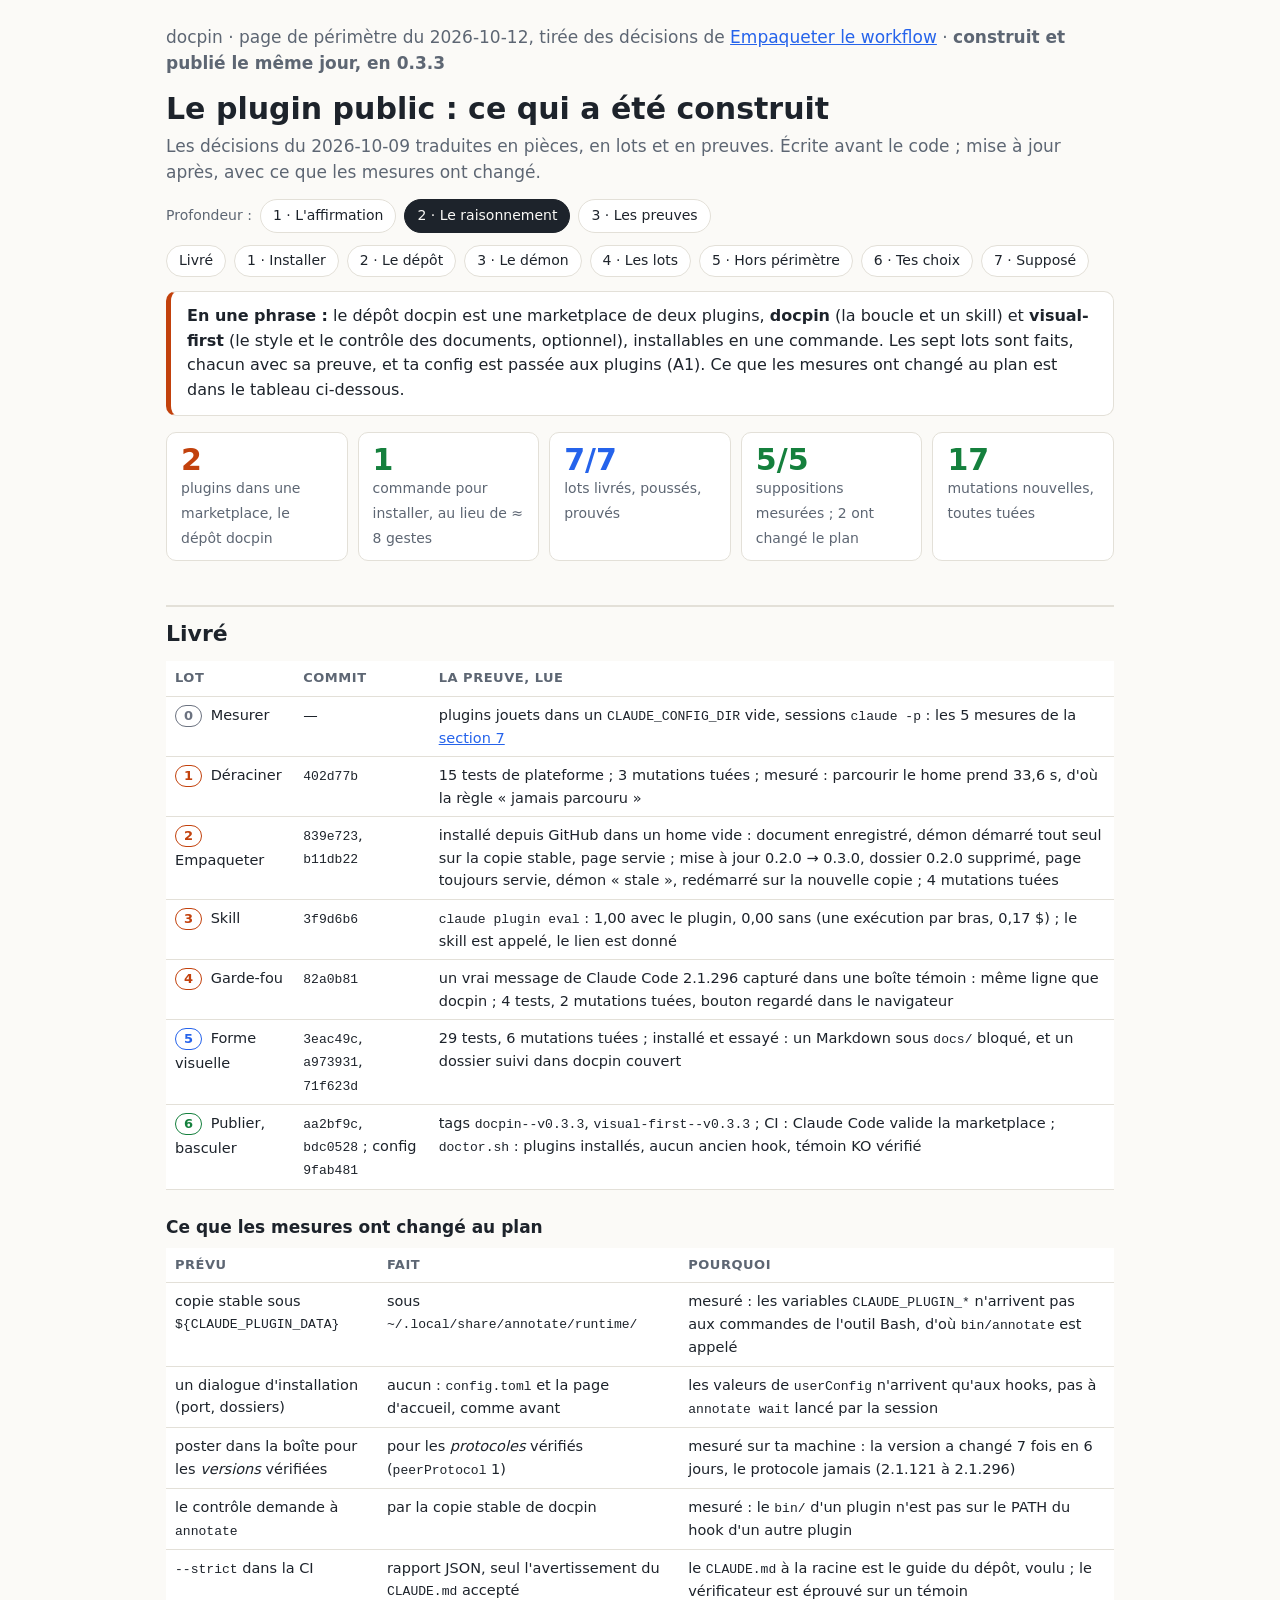
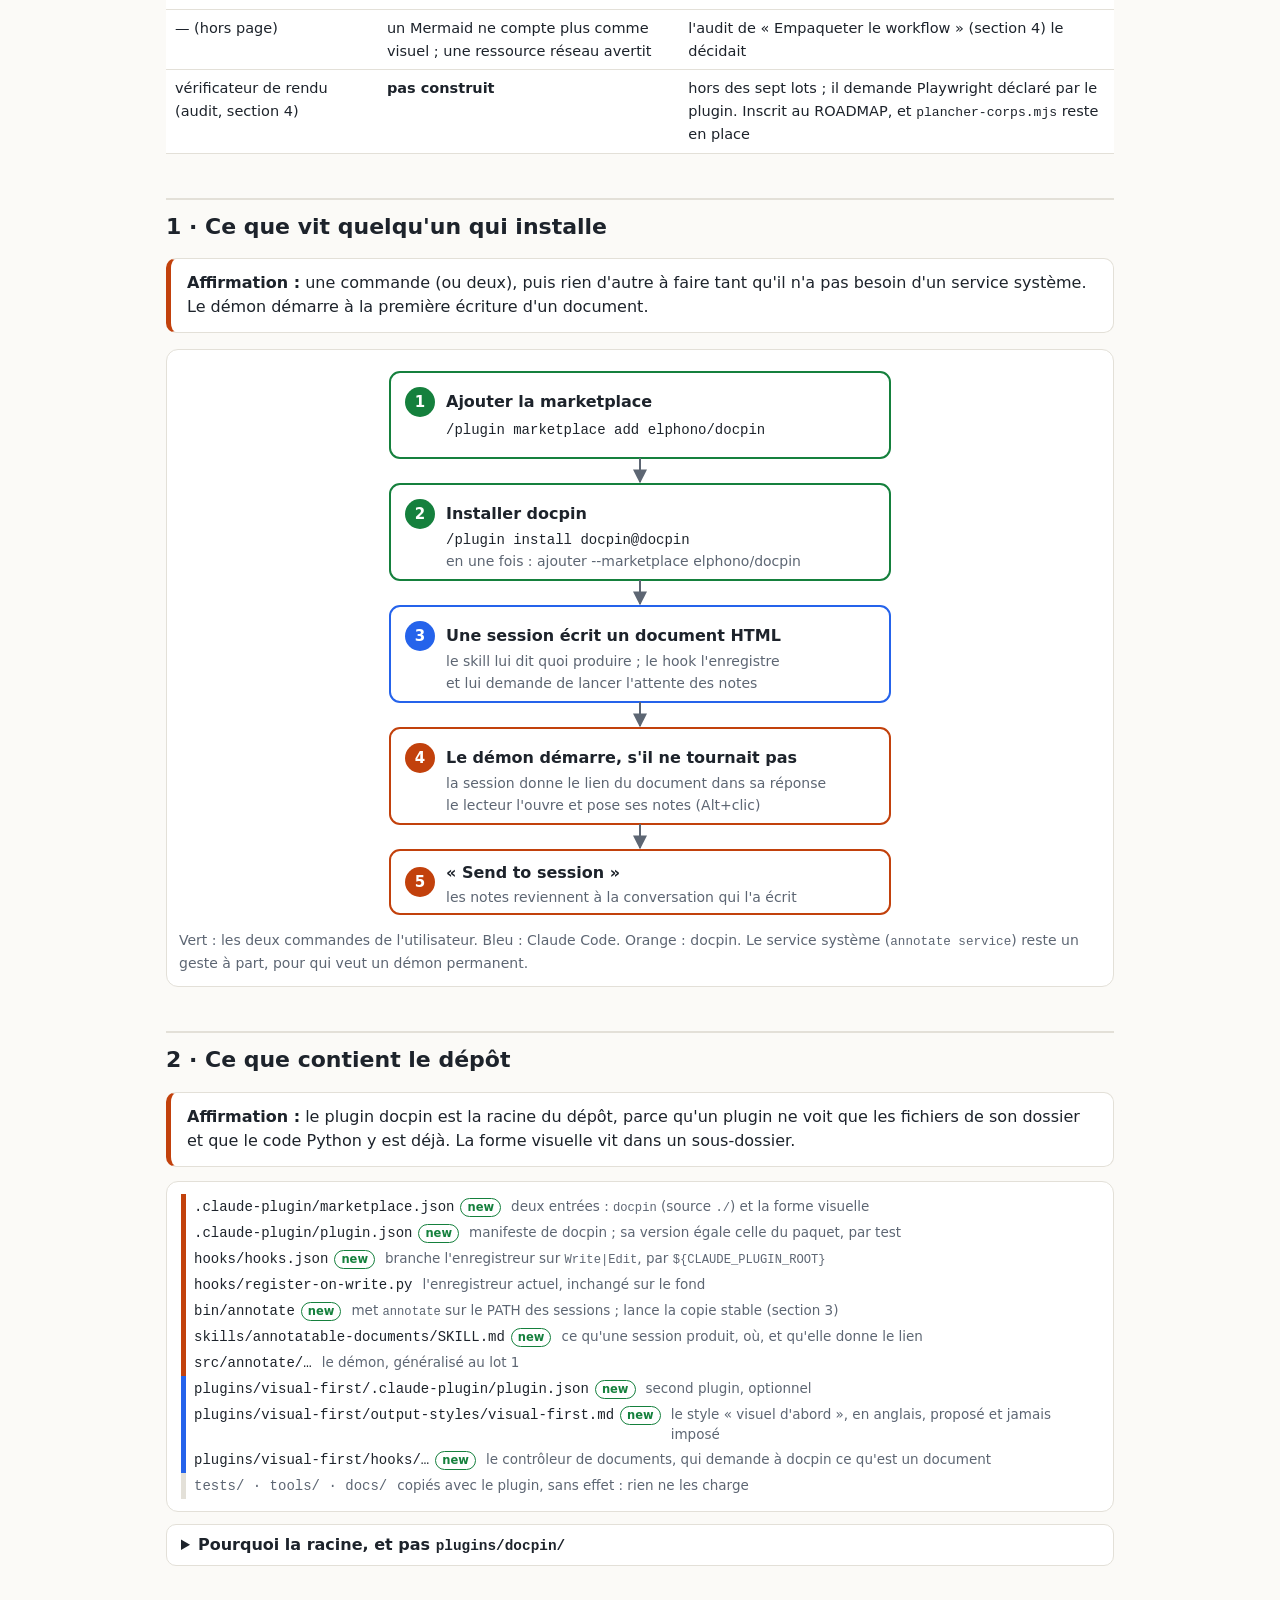
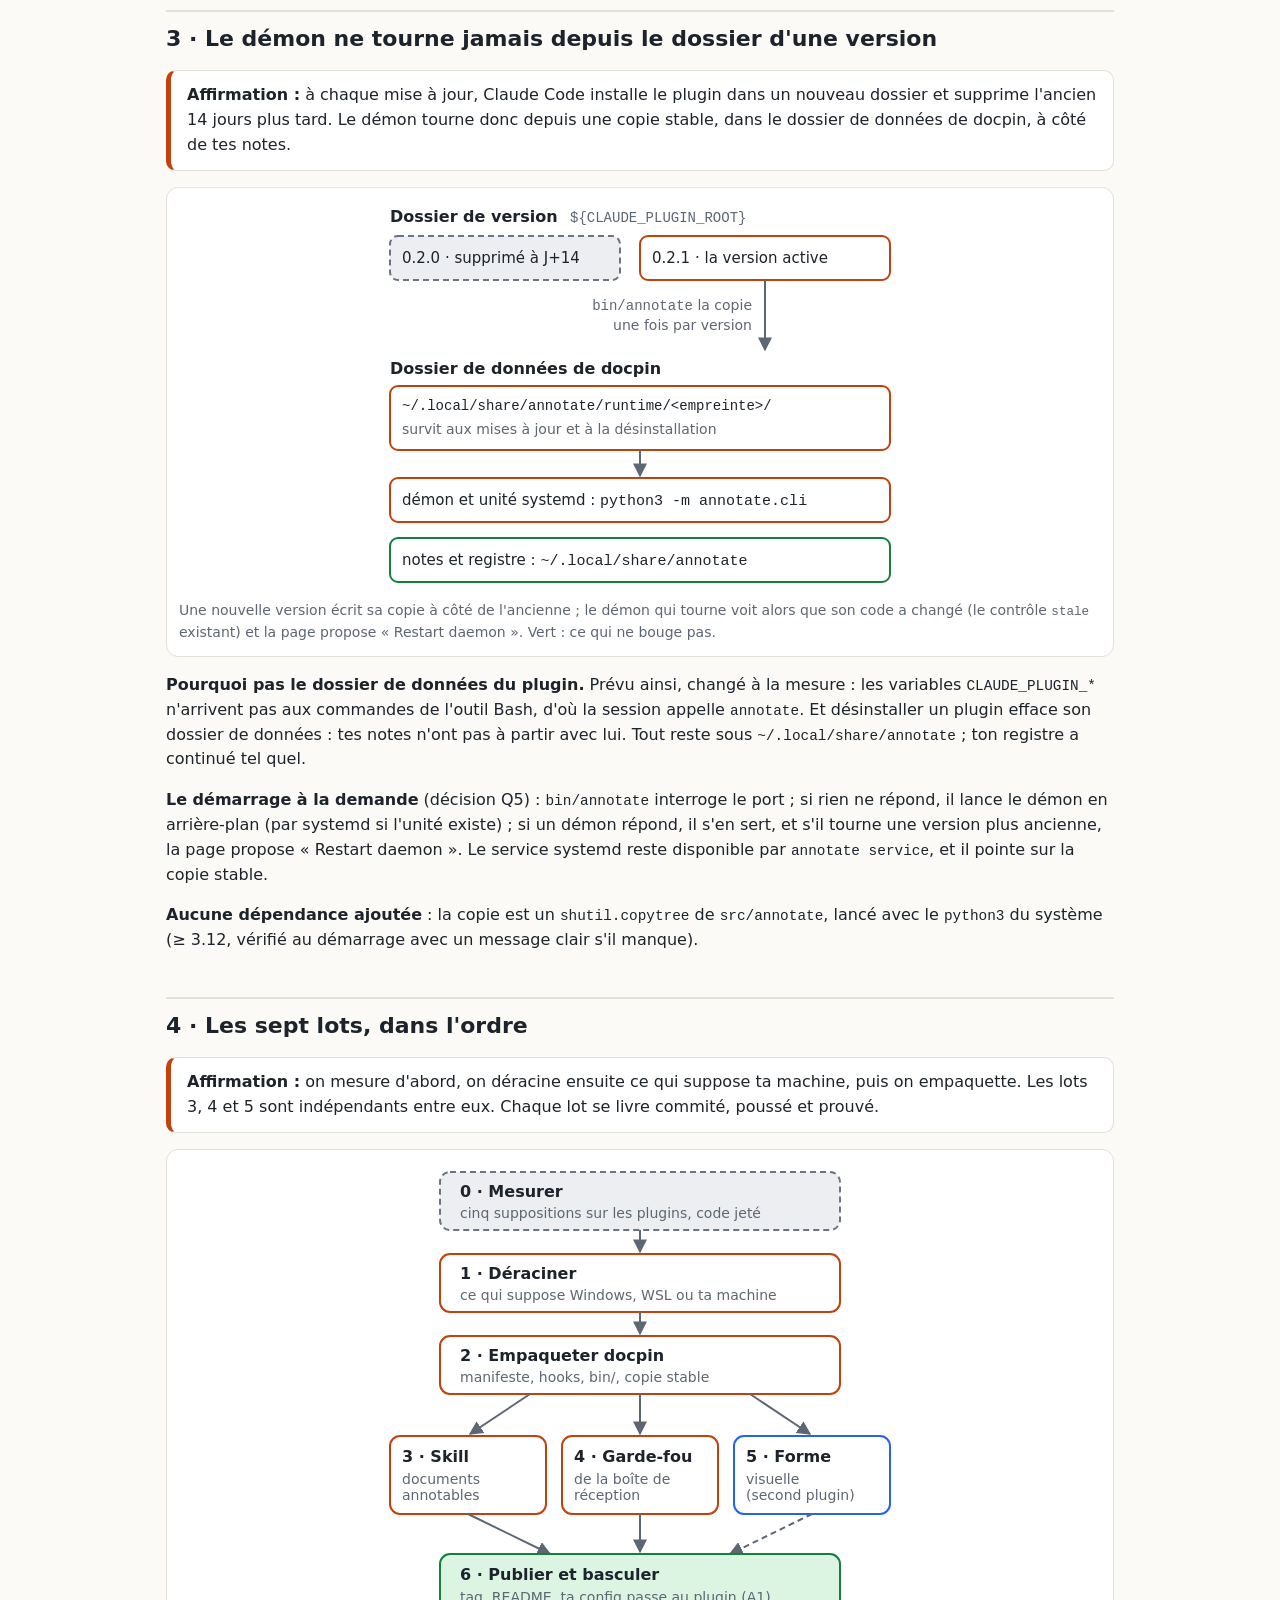
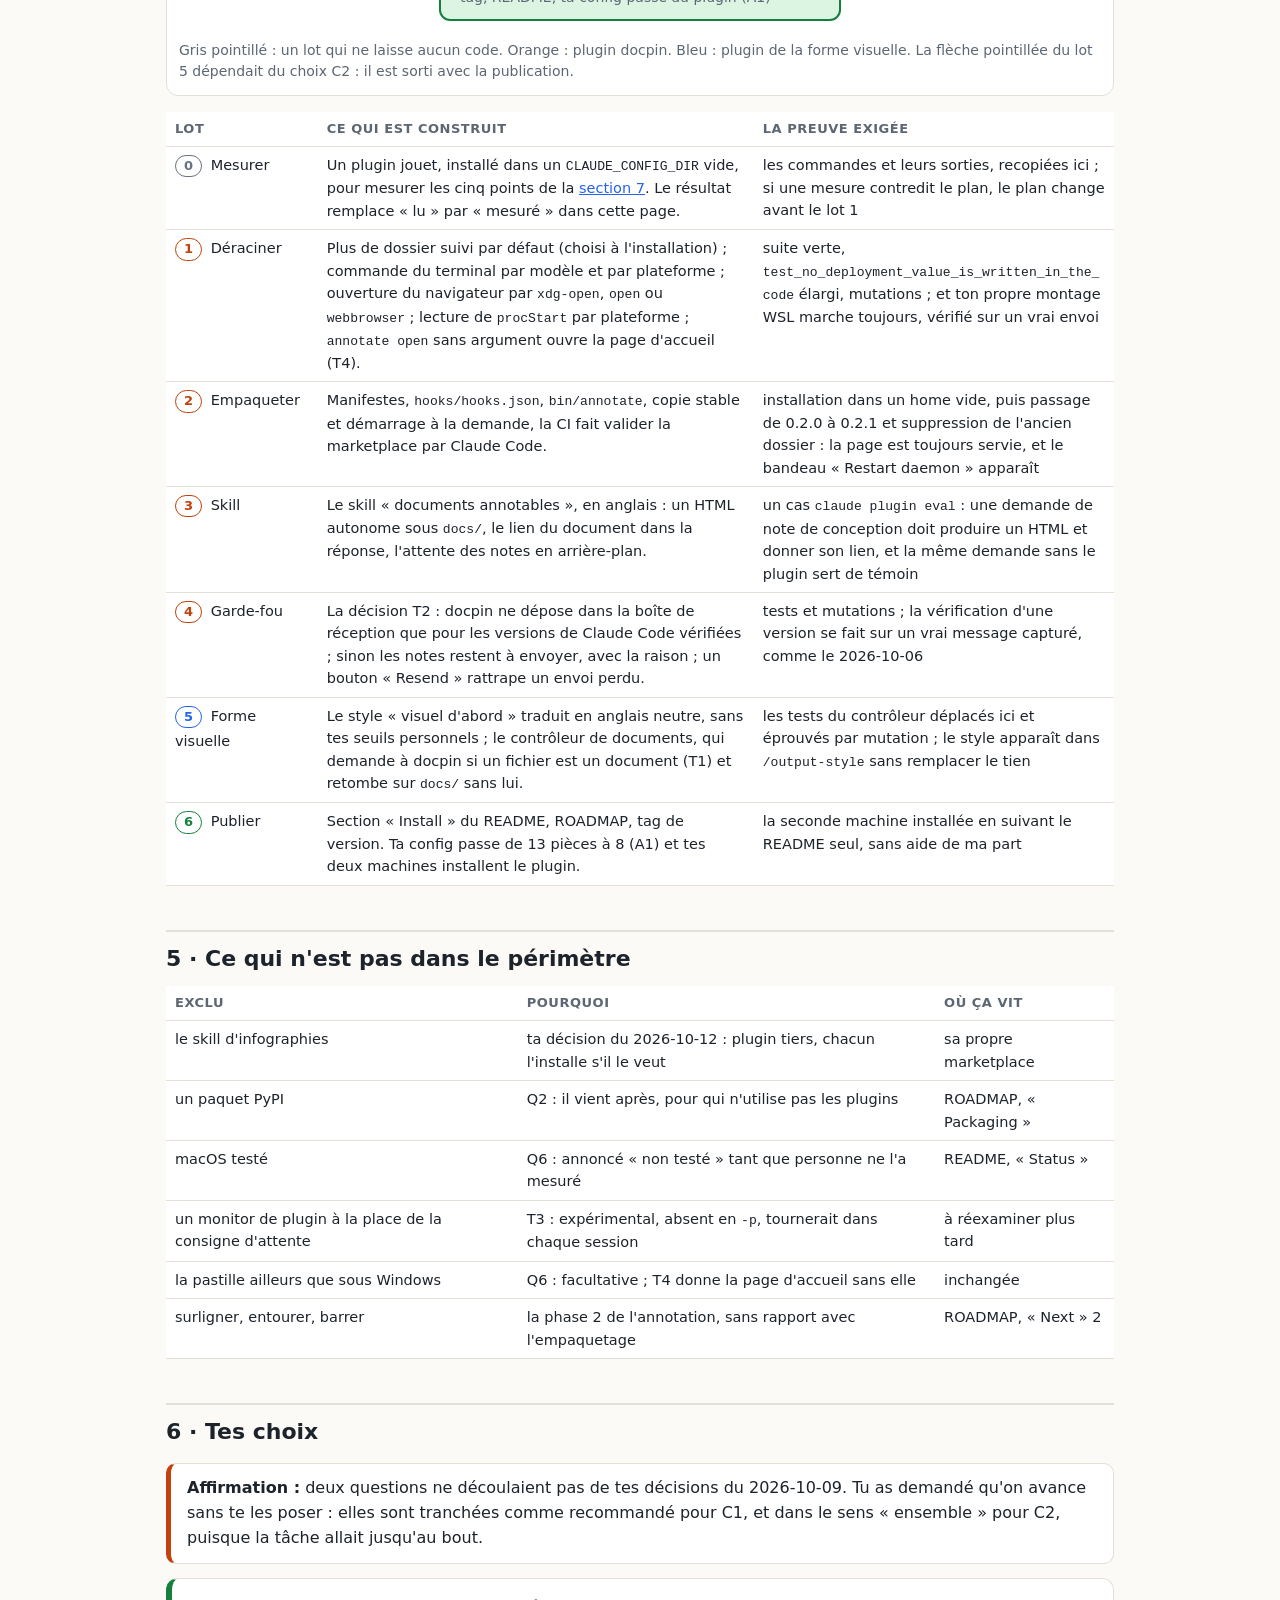
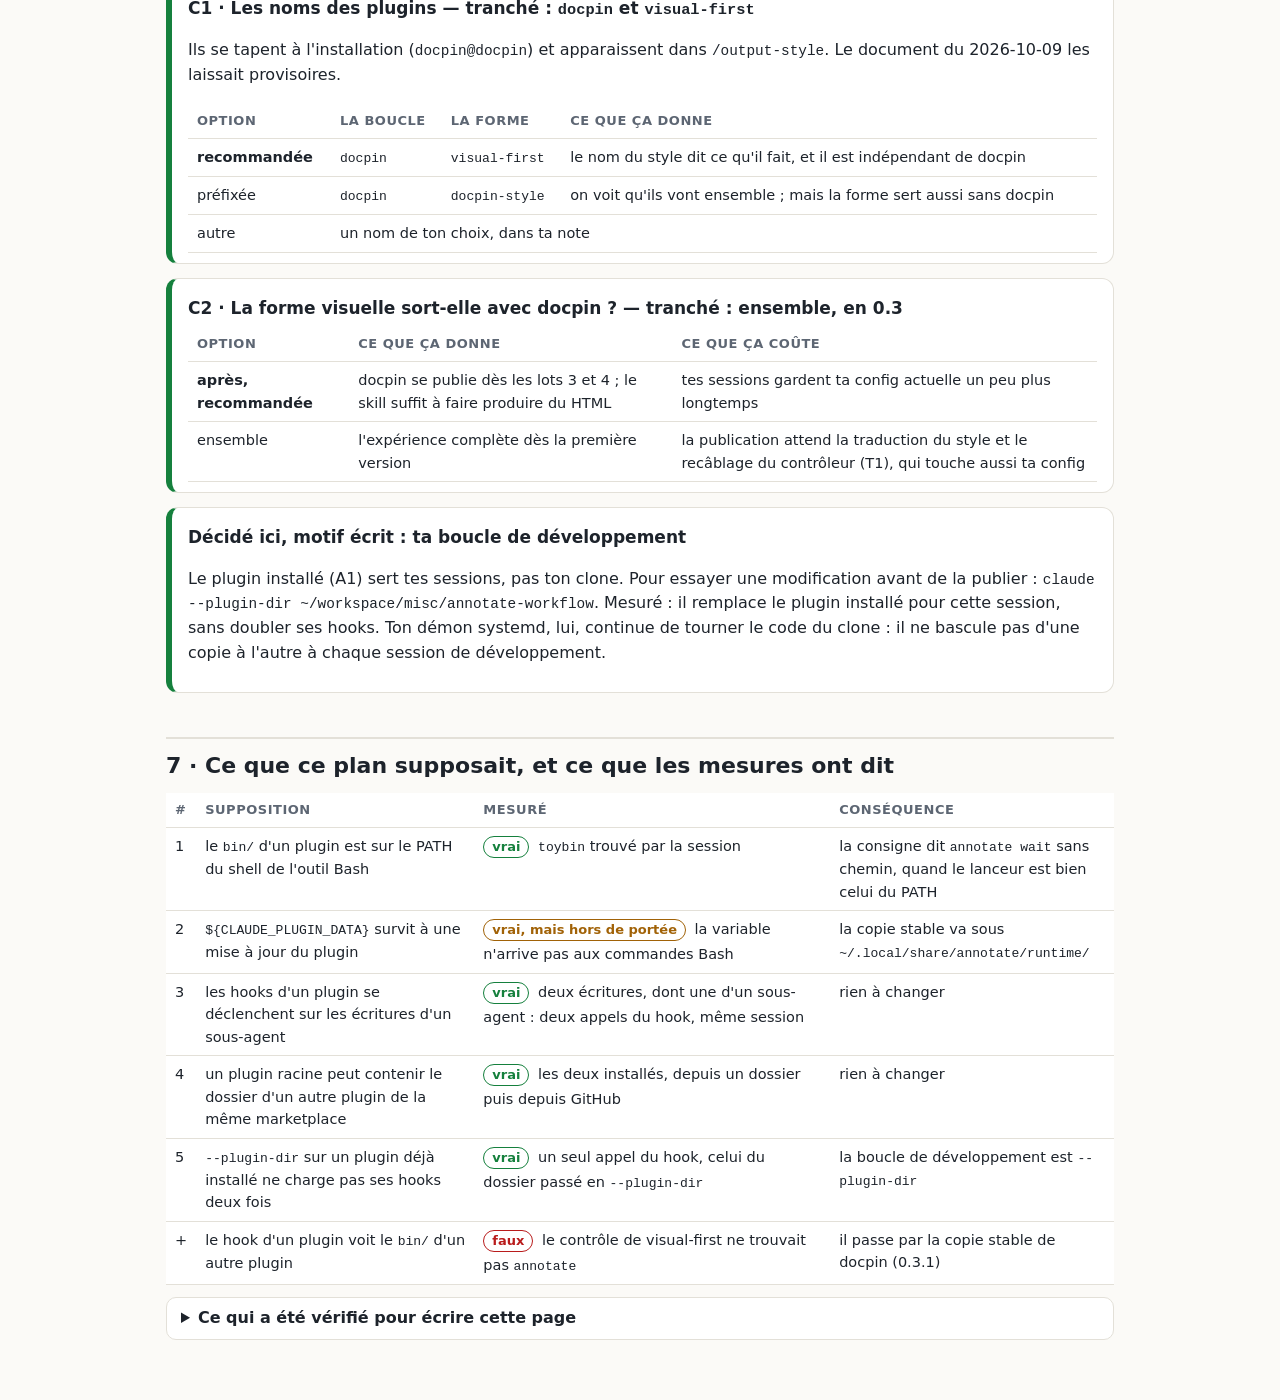
==== commit 3559463e: "docs: la page de périmètre dit ce qui a été construit, mesuré, et ce que les mesures ont changé" ====
--- a/docs/2026-10-12-perimetre-du-plugin.html
+++ b/docs/2026-10-12-perimetre-du-plugin.html
@@ -117,10 +117,10 @@
 </head>
 <body data-level="2">
 <main>
-<p class="lede">docpin · page de périmètre du 2026-10-12, tirée des décisions de <a href="empaqueter-le-workflow.html">Empaqueter le workflow</a> · rien n'est construit</p>
-<h1>Ce que le plugin public construira</h1>
-<p class="lede">Les décisions du 2026-10-09 traduites en pièces, en lots et en preuves, pour valider le périmètre
-avant d'écrire une ligne.</p>
+<p class="lede">docpin · page de périmètre du 2026-10-12, tirée des décisions de <a href="empaqueter-le-workflow.html">Empaqueter le workflow</a> · <strong>construit et publié le même jour, en 0.3.3</strong></p>
+<h1>Le plugin public : ce qui a été construit</h1>
+<p class="lede">Les décisions du 2026-10-09 traduites en pièces, en lots et en preuves. Écrite avant le code ;
+mise à jour après, avec ce que les mesures ont changé.</p>
 
 <div class="levels" role="group" aria-label="Profondeur de lecture">
   <span>Profondeur :</span>
@@ -130,6 +130,7 @@
 </div>
 
 <nav class="toc">
+  <a href="#livre">Livré</a>
   <a href="#installer">1 · Installer</a>
   <a href="#depot">2 · Le dépôt</a>
   <a href="#demon">3 · Le démon</a>
@@ -139,23 +140,51 @@
   <a href="#suppose">7 · Supposé</a>
 </nav>
 
-<div class="verdict"><strong>En une phrase :</strong> le dépôt docpin devient une marketplace de deux plugins,
-<strong>docpin</strong> (la boucle et un skill) et <strong>la forme visuelle</strong> (le style et le contrôleur de
-documents, optionnel). Le travail se découpe en sept lots, dont le premier ne construit rien : il mesure les cinq
-choses que ce plan suppose sur les plugins. Deux choix te reviennent ; le reste découle de tes décisions.</div>
+<div class="verdict"><strong>En une phrase :</strong> le dépôt docpin est une marketplace de deux plugins,
+<strong>docpin</strong> (la boucle et un skill) et <strong>visual-first</strong> (le style et le contrôle des documents,
+optionnel), installables en une commande. Les sept lots sont faits, chacun avec sa preuve, et ta config est passée aux
+plugins (A1). Ce que les mesures ont changé au plan est dans le tableau ci-dessous.</div>
 
 <div class="tiles">
   <div class="tile dp"><b>2</b><span>plugins dans une marketplace, le dépôt docpin</span></div>
-  <div class="tile gn"><b>2</b><span>commandes pour installer, au lieu de ≈ 8 gestes</span></div>
-  <div class="tile cl"><b>7</b><span>lots, chacun avec sa preuve</span></div>
-  <div class="tile un"><b>5</b><span>suppositions que le lot 0 mesure d'abord</span></div>
-  <div class="tile ad"><b>2</b><span>choix à toi</span></div>
-</div>
+  <div class="tile gn"><b>1</b><span>commande pour installer, au lieu de ≈ 8 gestes</span></div>
+  <div class="tile cl"><b>7/7</b><span>lots livrés, poussés, prouvés</span></div>
+  <div class="tile gn"><b>5/5</b><span>suppositions mesurées ; 2 ont changé le plan</span></div>
+  <div class="tile gn"><b>17</b><span>mutations nouvelles, toutes tuées</span></div>
+</div>
+
+<h2 id="livre">Livré</h2>
+<table>
+<thead><tr><th>Lot</th><th>Commit</th><th>La preuve, lue</th></tr></thead>
+<tbody>
+<tr><td><span class="tag un">0</span> Mesurer</td><td>—</td><td>plugins jouets dans un <code>CLAUDE_CONFIG_DIR</code> vide, sessions <code>claude -p</code> : les 5 mesures de la <a href="#suppose">section 7</a></td></tr>
+<tr><td><span class="tag dp">1</span> Déraciner</td><td><code>402d77b</code></td><td>15 tests de plateforme ; 3 mutations tuées ; mesuré : parcourir le home prend 33,6 s, d'où la règle « jamais parcouru »</td></tr>
+<tr><td><span class="tag dp">2</span> Empaqueter</td><td><code>839e723</code>, <code>b11db22</code></td><td>installé depuis GitHub dans un home vide : document enregistré, démon démarré tout seul sur la copie stable, page servie ; mise à jour 0.2.0 → 0.3.0, dossier 0.2.0 supprimé, page toujours servie, démon « stale », redémarré sur la nouvelle copie ; 4 mutations tuées</td></tr>
+<tr><td><span class="tag dp">3</span> Skill</td><td><code>3f9d6b6</code></td><td><code>claude plugin eval</code> : 1,00 avec le plugin, 0,00 sans (une exécution par bras, 0,17 $) ; le skill est appelé, le lien est donné</td></tr>
+<tr><td><span class="tag dp">4</span> Garde-fou</td><td><code>82a0b81</code></td><td>un vrai message de Claude Code 2.1.296 capturé dans une boîte témoin : même ligne que docpin ; 4 tests, 2 mutations tuées, bouton regardé dans le navigateur</td></tr>
+<tr><td><span class="tag cl">5</span> Forme visuelle</td><td><code>3eac49c</code>, <code>a973931</code>, <code>71f623d</code></td><td>29 tests, 6 mutations tuées ; installé et essayé : un Markdown sous <code>docs/</code> bloqué, et un dossier suivi dans docpin couvert</td></tr>
+<tr><td><span class="tag gn">6</span> Publier, basculer</td><td><code>aa2bf9c</code>, <code>bdc0528</code> ; config <code>9fab481</code></td><td>tags <code>docpin--v0.3.3</code>, <code>visual-first--v0.3.3</code> ; CI : Claude Code valide la marketplace ; <code>doctor.sh</code> : plugins installés, aucun ancien hook, témoin KO vérifié</td></tr>
+</tbody>
+</table>
+
+<h3>Ce que les mesures ont changé au plan</h3>
+<table>
+<thead><tr><th>Prévu</th><th>Fait</th><th>Pourquoi</th></tr></thead>
+<tbody>
+<tr><td>copie stable sous <code>${CLAUDE_PLUGIN_DATA}</code></td><td>sous <code>~/.local/share/annotate/runtime/</code></td><td>mesuré : les variables <code>CLAUDE_PLUGIN_*</code> n'arrivent pas aux commandes de l'outil Bash, d'où <code>bin/annotate</code> est appelé</td></tr>
+<tr><td>un dialogue d'installation (port, dossiers)</td><td>aucun : <code>config.toml</code> et la page d'accueil, comme avant</td><td>les valeurs de <code>userConfig</code> n'arrivent qu'aux hooks, pas à <code>annotate wait</code> lancé par la session</td></tr>
+<tr><td>poster dans la boîte pour les <em>versions</em> vérifiées</td><td>pour les <em>protocoles</em> vérifiés (<code>peerProtocol</code> 1)</td><td>mesuré sur ta machine : la version a changé 7 fois en 6 jours, le protocole jamais (2.1.121 à 2.1.296)</td></tr>
+<tr><td>le contrôle demande à <code>annotate</code></td><td>par la copie stable de docpin</td><td>mesuré : le <code>bin/</code> d'un plugin n'est pas sur le PATH du hook d'un autre plugin</td></tr>
+<tr><td><code>--strict</code> dans la CI</td><td>rapport JSON, seul l'avertissement du <code>CLAUDE.md</code> accepté</td><td>le <code>CLAUDE.md</code> à la racine est le guide du dépôt, voulu ; le vérificateur est éprouvé sur un témoin</td></tr>
+<tr><td>— (hors page)</td><td>un Mermaid ne compte plus comme visuel ; une ressource réseau avertit</td><td>l'audit de « Empaqueter le workflow » (section 4) le décidait</td></tr>
+<tr><td>vérificateur de rendu (audit, section 4)</td><td><strong>pas construit</strong></td><td>hors des sept lots ; il demande Playwright déclaré par le plugin. Inscrit au ROADMAP, et <code>plancher-corps.mjs</code> reste en place</td></tr>
+</tbody>
+</table>
 
 <!-- ============================================================ 1 -->
 <h2 id="installer">1 · Ce que vit quelqu'un qui installe</h2>
-<div class="verdict"><strong>Affirmation :</strong> deux commandes, puis rien d'autre à faire tant qu'il
-n'a pas besoin d'un service système. Le démon démarre à la première écriture d'un document.</div>
+<div class="verdict"><strong>Affirmation :</strong> une commande (ou deux), puis rien d'autre à faire tant
+qu'il n'a pas besoin d'un service système. Le démon démarre à la première écriture d'un document.</div>
 
 <figure class="narrowfig">
 <svg viewBox="0 0 520 560" role="img" aria-label="Cinq étapes, de l'installation au retour des notes">
@@ -174,7 +203,7 @@
   <circle cx="40" cy="152" r="15" fill="var(--gen)"/><text class="bn" x="40" y="157" text-anchor="middle">2</text>
   <text class="s16b" x="66" y="157">Installer docpin</text>
   <text class="s14 mono" x="66" y="182">/plugin install docpin@docpin</text>
-  <text class="s14 mut" x="66" y="204">un dialogue demande le port et les dossiers suivis</text>
+  <text class="s14 mut" x="66" y="204">en une fois : ajouter --marketplace elphono/docpin</text>
   <line class="arr" x1="260" y1="218" x2="260" y2="242" stroke="var(--muted)" marker-end="url(#ah)"/>
   <!-- step 3 -->
   <rect class="box" x="10" y="244" width="500" height="96" rx="10" stroke="var(--claude)"/>
@@ -201,14 +230,14 @@
 </figure>
 
 <!-- ============================================================ 2 -->
-<h2 id="depot">2 · Ce que contiendra le dépôt</h2>
+<h2 id="depot">2 · Ce que contient le dépôt</h2>
 <div class="verdict"><strong>Affirmation :</strong> le plugin docpin est la racine du dépôt, parce qu'un plugin
 ne voit que les fichiers de son dossier et que le code Python y est déjà. La forme visuelle vit dans un
 sous-dossier.</div>
 
 <div class="tree" role="img" aria-label="Arborescence du dépôt après le travail">
   <div class="row dp new"><span class="p">.claude-plugin/marketplace.json</span><span class="d">deux entrées : <code>docpin</code> (source <code>./</code>) et la forme visuelle</span></div>
-  <div class="row dp new"><span class="p">.claude-plugin/plugin.json</span><span class="d">manifeste de docpin, avec <code>userConfig</code> : port, dossiers suivis</span></div>
+  <div class="row dp new"><span class="p">.claude-plugin/plugin.json</span><span class="d">manifeste de docpin ; sa version égale celle du paquet, par test</span></div>
   <div class="row dp new"><span class="p">hooks/hooks.json</span><span class="d">branche l'enregistreur sur <code>Write|Edit</code>, par <code>${CLAUDE_PLUGIN_ROOT}</code></span></div>
   <div class="row dp"><span class="p">hooks/register-on-write.py</span><span class="d">l'enregistreur actuel, inchangé sur le fond</span></div>
   <div class="row dp new"><span class="p">bin/annotate</span><span class="d">met <code>annotate</code> sur le PATH des sessions ; lance la copie stable (section 3)</span></div>
@@ -234,7 +263,7 @@
 <h2 id="demon">3 · Le démon ne tourne jamais depuis le dossier d'une version</h2>
 <div class="verdict"><strong>Affirmation :</strong> à chaque mise à jour, Claude Code installe le plugin dans un
 nouveau dossier et supprime l'ancien 14 jours plus tard. Le démon tourne donc depuis une copie stable, dans le
-dossier de données du plugin ; tes notes, elles, restent où elles sont.</div>
+dossier de données de docpin, à côté de tes notes.</div>
 
 <figure class="narrowfig">
 <svg viewBox="0 0 520 392" role="img" aria-label="Le dossier de version change, la copie stable non">
@@ -251,10 +280,10 @@
   <line class="arr" x1="385" y1="80" x2="385" y2="150" stroke="var(--muted)" marker-end="url(#ah2)"/>
   <text class="s14 mut" x="372" y="110" text-anchor="end"><tspan class="mono">bin/annotate</tspan> la copie</text>
   <text class="s14 mut" x="372" y="130" text-anchor="end">une fois par version</text>
-  <text class="s16b" x="10" y="174">Dossier de données du plugin</text>
+  <text class="s16b" x="10" y="174">Dossier de données de docpin</text>
   <rect class="box" x="10" y="186" width="500" height="64" rx="8" stroke="var(--docpin)"/>
-  <text class="s14 mono" x="22" y="210">${CLAUDE_PLUGIN_DATA}/runtime/0.2.1/</text>
-  <text class="s14 mut" x="22" y="234">survit aux mises à jour du plugin</text>
+  <text class="s14 mono" x="22" y="210">~/.local/share/annotate/runtime/&lt;empreinte&gt;/</text>
+  <text class="s14 mut" x="22" y="234">survit aux mises à jour et à la désinstallation</text>
   <line class="arr" x1="260" y1="250" x2="260" y2="276" stroke="var(--muted)" marker-end="url(#ah2)"/>
   <rect class="box" x="10" y="278" width="500" height="44" rx="8" stroke="var(--docpin)"/>
   <text class="s15" x="22" y="305">démon et unité systemd : <tspan class="mono">python3 -m annotate.cli</tspan></text>
@@ -266,12 +295,13 @@
 bouge pas.</figcaption>
 </figure>
 <div>
-<p><strong>Pourquoi pas le dossier de données pour les notes aussi.</strong> Désinstaller un plugin peut effacer
-son dossier de données ; tes notes et tes copies de référence n'ont pas à partir avec lui. Elles restent sous
-<code>~/.local/share/annotate</code>, là où elles sont aujourd'hui : ton registre actuel continue tel quel.</p>
+<p><strong>Pourquoi pas le dossier de données du plugin.</strong> Prévu ainsi, changé à la mesure : les
+variables <code>CLAUDE_PLUGIN_*</code> n'arrivent pas aux commandes de l'outil Bash, d'où la session appelle
+<code>annotate</code>. Et désinstaller un plugin efface son dossier de données : tes notes n'ont pas à partir avec
+lui. Tout reste sous <code>~/.local/share/annotate</code> ; ton registre a continué tel quel.</p>
 <p><strong>Le démarrage à la demande</strong> (décision Q5) : <code>bin/annotate</code> interroge le port ; si rien
-ne répond, il lance le démon en arrière-plan ; si un démon d'une autre version répond, il le dit au lieu d'en lancer
-un second. Le service systemd reste disponible par <code>annotate service</code>, et il pointe sur la copie stable.</p>
+ne répond, il lance le démon en arrière-plan (par systemd si l'unité existe) ; si un démon répond, il s'en sert,
+et s'il tourne une version plus ancienne, la page propose « Restart daemon ». Le service systemd reste disponible par <code>annotate service</code>, et il pointe sur la copie stable.</p>
 <p class="l2"><strong>Aucune dépendance ajoutée</strong> : la copie est un <code>shutil.copytree</code> de
 <code>src/annotate</code>, lancé avec le <code>python3</code> du système (≥ 3.12, vérifié au démarrage avec un message
 clair s'il manque).</p>
@@ -323,7 +353,7 @@
   <text class="s14 mut" x="80" y="440">tag, README, ta config passe au plugin (A1)</text>
 </svg>
 <figcaption>Gris pointillé : un lot qui ne laisse aucun code. Orange : plugin docpin. Bleu : plugin de la forme
-visuelle. La flèche pointillée du lot 5 dépend de ton choix C2 : il peut sortir avec la publication ou après.</figcaption>
+visuelle. La flèche pointillée du lot 5 dépendait du choix C2 : il est sorti avec la publication.</figcaption>
 </figure>
 
 <table class="lots">
@@ -341,7 +371,7 @@
 montage WSL marche toujours, vérifié sur un vrai envoi</td></tr>
 <tr><td><span class="tag dp">2</span> Empaqueter</td>
 <td>Manifestes, <code>hooks/hooks.json</code>, <code>bin/annotate</code>, copie stable et démarrage à la demande,
-<code>userConfig</code>. <code>claude plugin validate --strict</code> dans la CI.</td>
+la CI fait valider la marketplace par Claude Code.</td>
 <td>installation dans un home vide, puis passage de 0.2.0 à 0.2.1 et suppression de l'ancien dossier : la page
 est toujours servie, et le bandeau « Restart daemon » apparaît</td></tr>
 <tr><td><span class="tag dp">3</span> Skill</td>
@@ -381,11 +411,12 @@
 
 <!-- ============================================================ 6 -->
 <h2 id="choix">6 · Tes choix</h2>
-<div class="verdict"><strong>Affirmation :</strong> deux questions seulement ne découlent pas de tes décisions
-du 2026-10-09. Chacune porte une recommandation ; une note sur ce bloc suffit à répondre.</div>
-
-<div class="dec">
-<h3>C1 · Les noms des plugins</h3>
+<div class="verdict"><strong>Affirmation :</strong> deux questions ne découlaient pas de tes décisions du 2026-10-09.
+Tu as demandé qu'on avance sans te les poser : elles sont tranchées comme recommandé pour C1, et dans le sens
+« ensemble » pour C2, puisque la tâche allait jusqu'au bout.</div>
+
+<div class="dec done">
+<h3>C1 · Les noms des plugins — tranché : <code>docpin</code> et <code>visual-first</code></h3>
 <p>Ils se tapent à l'installation (<code>docpin@docpin</code>) et apparaissent dans <code>/output-style</code>. Le
 document du 2026-10-09 les laissait provisoires.</p>
 <table>
@@ -398,8 +429,8 @@
 </table>
 </div>
 
-<div class="dec">
-<h3>C2 · La forme visuelle sort-elle avec docpin ?</h3>
+<div class="dec done">
+<h3>C2 · La forme visuelle sort-elle avec docpin ? — tranché : ensemble, en 0.3</h3>
 <table>
 <thead><tr><th>Option</th><th>Ce que ça donne</th><th>Ce que ça coûte</th></tr></thead>
 <tbody>
@@ -413,22 +444,23 @@
 
 <div class="dec done">
 <h3>Décidé ici, motif écrit : ta boucle de développement</h3>
-<p>Une fois le plugin installé (A1), c'est lui qui sert tes sessions, pas ton clone. Pour essayer une modification
-avant de la publier : <code>claude --plugin-dir ~/workspace/misc/annotate-workflow</code>, le plugin installé étant
-désactivé pour cette session. Que les deux ne se chargent pas en même temps (sinon chaque écriture serait
-enregistrée deux fois) est la mesure 5 du lot 0.</p>
+<p>Le plugin installé (A1) sert tes sessions, pas ton clone. Pour essayer une modification avant de la publier :
+<code>claude --plugin-dir ~/workspace/misc/annotate-workflow</code>. Mesuré : il remplace le plugin installé pour
+cette session, sans doubler ses hooks. Ton démon systemd, lui, continue de tourner le code du clone : il ne bascule
+pas d'une copie à l'autre à chaque session de développement.</p>
 </div>
 
 <!-- ============================================================ 7 -->
-<h2 id="suppose">7 · Ce que ce plan suppose, et que le lot 0 mesure</h2>
-<table>
-<thead><tr><th>#</th><th>Supposition</th><th>Statut</th><th>Si elle est fausse</th></tr></thead>
-<tbody>
-<tr><td>1</td><td>le <code>bin/</code> d'un plugin est sur le PATH du shell de l'outil Bash</td><td><span class="tag ad">lu</span> doc <code>plugins/components</code></td><td>la consigne garde un chemin absolu, comme aujourd'hui</td></tr>
-<tr><td>2</td><td><code>${CLAUDE_PLUGIN_DATA}</code> survit à une mise à jour du plugin</td><td><span class="tag ad">lu</span> doc <code>plugins/loading</code></td><td>la copie stable va sous <code>~/.local/share/annotate/runtime/</code></td></tr>
-<tr><td>3</td><td>les hooks d'un plugin se déclenchent sur les écritures d'un sous-agent</td><td><span class="tag ow">non mesuré</span></td><td>le parcours du démon, toutes les 30 s, rattrape déjà ces fichiers</td></tr>
-<tr><td>4</td><td>un plugin racine peut contenir le dossier d'un autre plugin de la même marketplace</td><td><span class="tag ow">non mesuré</span></td><td>la forme visuelle part dans un dépôt à elle</td></tr>
-<tr><td>5</td><td><code>--plugin-dir</code> sur un plugin déjà installé ne charge pas ses hooks deux fois</td><td><span class="tag ow">non mesuré</span></td><td>la boucle de développement passe par un <code>CLAUDE_CONFIG_DIR</code> à part</td></tr>
+<h2 id="suppose">7 · Ce que ce plan supposait, et ce que les mesures ont dit</h2>
+<table>
+<thead><tr><th>#</th><th>Supposition</th><th>Mesuré</th><th>Conséquence</th></tr></thead>
+<tbody>
+<tr><td>1</td><td>le <code>bin/</code> d'un plugin est sur le PATH du shell de l'outil Bash</td><td><span class="tag gn">vrai</span> <code>toybin</code> trouvé par la session</td><td>la consigne dit <code>annotate wait</code> sans chemin, quand le lanceur est bien celui du PATH</td></tr>
+<tr><td>2</td><td><code>${CLAUDE_PLUGIN_DATA}</code> survit à une mise à jour du plugin</td><td><span class="tag ad">vrai, mais hors de portée</span> la variable n'arrive pas aux commandes Bash</td><td>la copie stable va sous <code>~/.local/share/annotate/runtime/</code></td></tr>
+<tr><td>3</td><td>les hooks d'un plugin se déclenchent sur les écritures d'un sous-agent</td><td><span class="tag gn">vrai</span> deux écritures, dont une d'un sous-agent : deux appels du hook, même session</td><td>rien à changer</td></tr>
+<tr><td>4</td><td>un plugin racine peut contenir le dossier d'un autre plugin de la même marketplace</td><td><span class="tag gn">vrai</span> les deux installés, depuis un dossier puis depuis GitHub</td><td>rien à changer</td></tr>
+<tr><td>5</td><td><code>--plugin-dir</code> sur un plugin déjà installé ne charge pas ses hooks deux fois</td><td><span class="tag gn">vrai</span> un seul appel du hook, celui du dossier passé en <code>--plugin-dir</code></td><td>la boucle de développement est <code>--plugin-dir</code></td></tr>
+<tr><td>+</td><td>le hook d'un plugin voit le <code>bin/</code> d'un autre plugin</td><td><span class="tag ow">faux</span> le contrôle de visual-first ne trouvait pas <code>annotate</code></td><td>il passe par la copie stable de docpin (0.3.1)</td></tr>
 </tbody>
 </table>
 <details class="proof"><summary>Ce qui a été vérifié pour écrire cette page</summary>
@@ -438,8 +470,9 @@
 <code>claude --help</code> liste <code>--plugin-dir</code>.</li>
 <li>Les décisions citées (Q1 à Q9, T1 à T4, A1) sont lues dans <code>docs/empaqueter-le-workflow.html</code>,
 section 11, telles que commitées.</li>
-<li>Rien n'a été installé ni essayé : tout ce qui touche au comportement des plugins reste « lu » ou « non mesuré »
-jusqu'au lot 0.</li>
+<li>Mesures faites le 2026-10-12 dans des dossiers de config Claude et des homes vides, sur Claude Code 2.1.296,
+avec des sessions <code>claude -p --model haiku</code> ; les copies d'identifiants qu'elles demandaient ont été
+effacées ensuite.</li>
 </ul>
 </details>
 </main>
